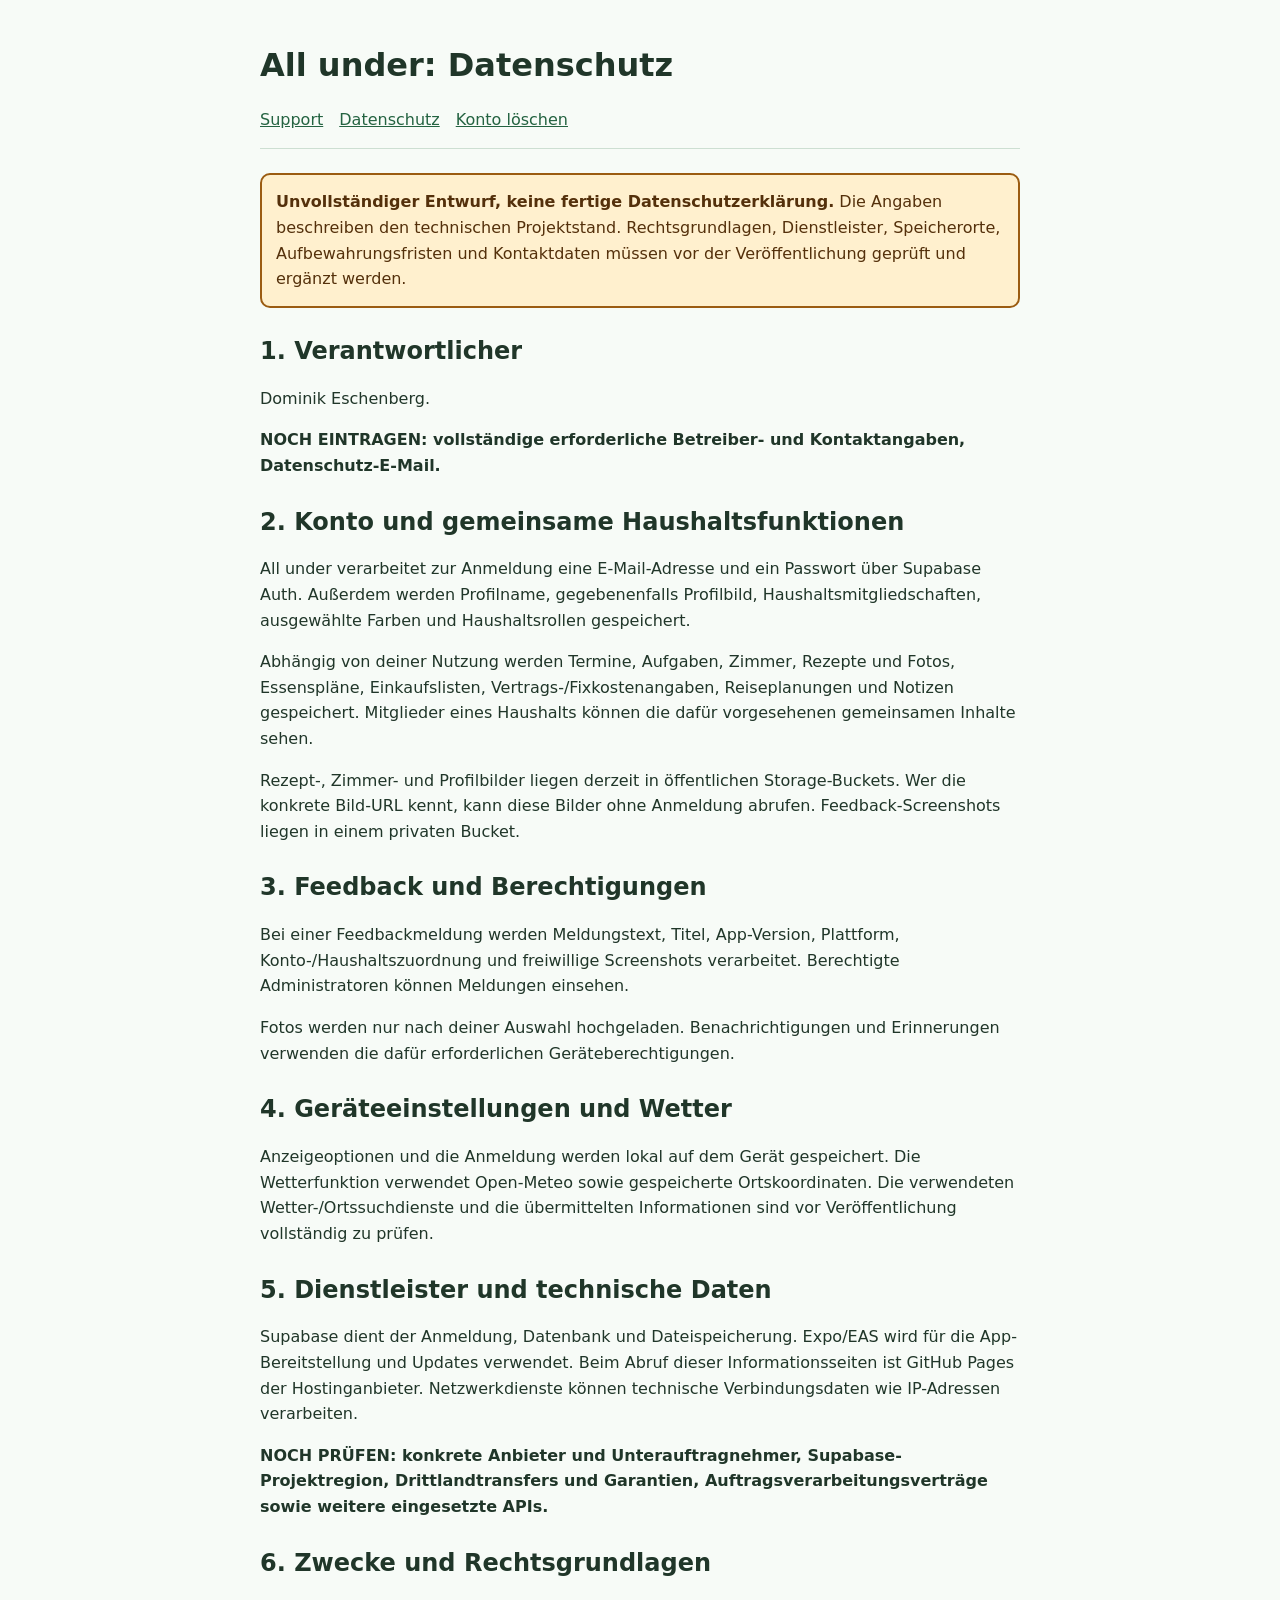
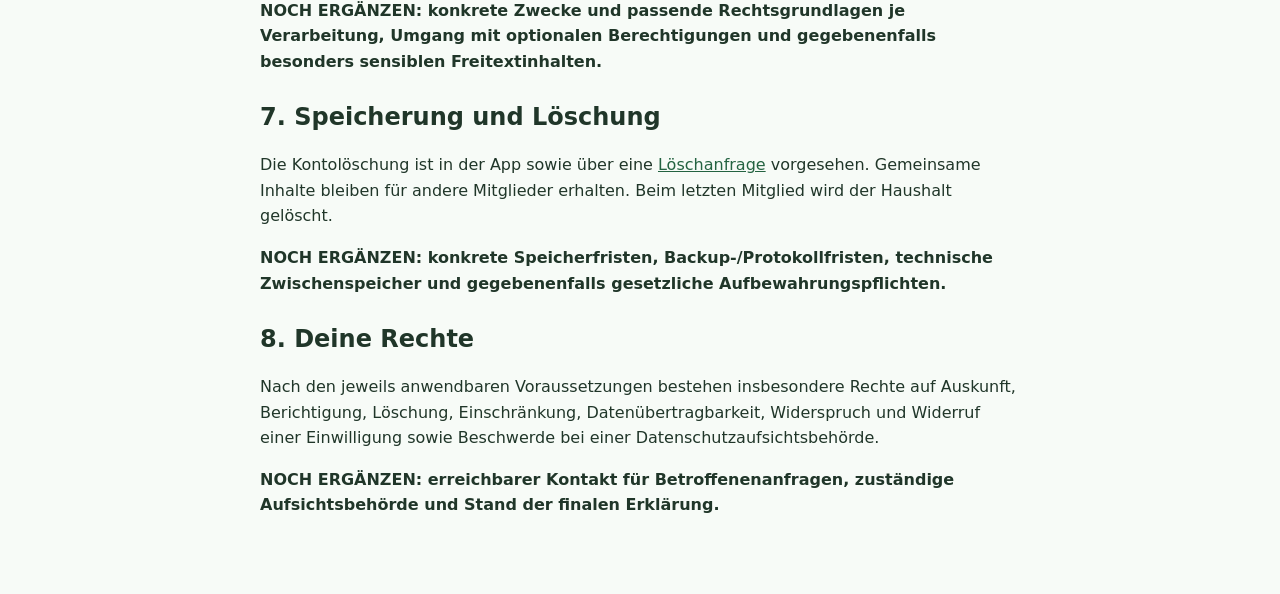
==== datenschutz.html @ cd039db0 "Add files via upload" ====
<!doctype html>
<html lang="de">
<head>
  <meta charset="utf-8">
  <meta name="viewport" content="width=device-width, initial-scale=1">
  <meta name="robots" content="noindex">
  <title>All under - Datenschutzentwurf</title>
  <link rel="stylesheet" href="style.css">
</head>
<body>
  <header>
    <h1>All under: Datenschutz</h1>
    <nav aria-label="Informationen">
      <a href="index.html">Support</a>
      <a href="datenschutz.html" aria-current="page">Datenschutz</a>
      <a href="konto-loeschen.html">Konto l&ouml;schen</a>
    </nav>
  </header>
  <main>
    <p class="draft"><strong>Unvollst&auml;ndiger Entwurf, keine fertige Datenschutzerkl&auml;rung.</strong>
      Die Angaben beschreiben den technischen Projektstand. Rechtsgrundlagen,
      Dienstleister, Speicherorte, Aufbewahrungsfristen und Kontaktdaten
      m&uuml;ssen vor der Ver&ouml;ffentlichung gepr&uuml;ft und erg&auml;nzt werden.</p>
    <h2>1. Verantwortlicher</h2>
    <p>Dominik Eschenberg.</p>
    <p class="placeholder">NOCH EINTRAGEN: vollst&auml;ndige erforderliche Betreiber- und Kontaktangaben, Datenschutz-E-Mail.</p>
    <h2>2. Konto und gemeinsame Haushaltsfunktionen</h2>
    <p>All under verarbeitet zur Anmeldung eine E-Mail-Adresse und ein Passwort
      &uuml;ber Supabase Auth. Au&szlig;erdem werden Profilname, gegebenenfalls
      Profilbild, Haushaltsmitgliedschaften, ausgew&auml;hlte Farben und
      Haushaltsrollen gespeichert.</p>
    <p>Abh&auml;ngig von deiner Nutzung werden Termine, Aufgaben, Zimmer,
      Rezepte und Fotos, Essenspl&auml;ne, Einkaufslisten, Vertrags-/Fixkostenangaben,
      Reiseplanungen und Notizen gespeichert. Mitglieder eines Haushalts
      k&ouml;nnen die daf&uuml;r vorgesehenen gemeinsamen Inhalte sehen.</p>
    <p>Rezept-, Zimmer- und Profilbilder liegen derzeit in &ouml;ffentlichen
      Storage-Buckets. Wer die konkrete Bild-URL kennt, kann diese Bilder
      ohne Anmeldung abrufen. Feedback-Screenshots liegen in einem privaten Bucket.</p>
    <h2>3. Feedback und Berechtigungen</h2>
    <p>Bei einer Feedbackmeldung werden Meldungstext, Titel, App-Version,
      Plattform, Konto-/Haushaltszuordnung und freiwillige Screenshots verarbeitet.
      Berechtigte Administratoren k&ouml;nnen Meldungen einsehen.</p>
    <p>Fotos werden nur nach deiner Auswahl hochgeladen. Benachrichtigungen und
      Erinnerungen verwenden die daf&uuml;r erforderlichen Ger&auml;teberechtigungen.</p>
    <h2>4. Ger&auml;teeinstellungen und Wetter</h2>
    <p>Anzeigeoptionen und die Anmeldung werden lokal auf dem Ger&auml;t gespeichert.
      Die Wetterfunktion verwendet Open-Meteo sowie gespeicherte Ortskoordinaten.
      Die verwendeten Wetter-/Ortssuchdienste und die &uuml;bermittelten
      Informationen sind vor Ver&ouml;ffentlichung vollst&auml;ndig zu pr&uuml;fen.</p>
    <h2>5. Dienstleister und technische Daten</h2>
    <p>Supabase dient der Anmeldung, Datenbank und Dateispeicherung.
      Expo/EAS wird f&uuml;r die App-Bereitstellung und Updates verwendet.
      Beim Abruf dieser Informationsseiten ist GitHub Pages der Hostinganbieter.
      Netzwerkdienste k&ouml;nnen technische Verbindungsdaten wie IP-Adressen verarbeiten.</p>
    <p class="placeholder">NOCH PR&Uuml;FEN: konkrete Anbieter und Unterauftragnehmer,
      Supabase-Projektregion, Drittlandtransfers und Garantien,
      Auftragsverarbeitungsvertr&auml;ge sowie weitere eingesetzte APIs.</p>
    <h2>6. Zwecke und Rechtsgrundlagen</h2>
    <p class="placeholder">NOCH ERG&Auml;NZEN: konkrete Zwecke und passende
      Rechtsgrundlagen je Verarbeitung, Umgang mit optionalen Berechtigungen
      und gegebenenfalls besonders sensiblen Freitextinhalten.</p>
    <h2>7. Speicherung und L&ouml;schung</h2>
    <p>Die Kontol&ouml;schung ist in der App sowie &uuml;ber eine
      <a href="konto-loeschen.html">L&ouml;schanfrage</a> vorgesehen.
      Gemeinsame Inhalte bleiben f&uuml;r andere Mitglieder erhalten.
      Beim letzten Mitglied wird der Haushalt gel&ouml;scht.</p>
    <p class="placeholder">NOCH ERG&Auml;NZEN: konkrete Speicherfristen,
      Backup-/Protokollfristen, technische Zwischenspeicher und gegebenenfalls
      gesetzliche Aufbewahrungspflichten.</p>
    <h2>8. Deine Rechte</h2>
    <p>Nach den jeweils anwendbaren Voraussetzungen bestehen insbesondere Rechte
      auf Auskunft, Berichtigung, L&ouml;schung, Einschr&auml;nkung,
      Daten&uuml;bertragbarkeit, Widerspruch und Widerruf einer Einwilligung
      sowie Beschwerde bei einer Datenschutzaufsichtsbeh&ouml;rde.</p>
    <p class="placeholder">NOCH ERG&Auml;NZEN: erreichbarer Kontakt f&uuml;r
      Betroffenenanfragen, zust&auml;ndige Aufsichtsbeh&ouml;rde und Stand der finalen Erkl&auml;rung.</p>
  </main>
</body>
</html>
---- style.css ----
:root {
  color-scheme: light dark;
  font-family: system-ui, sans-serif;
  line-height: 1.6;
  color: #203629;
  background: #f7fbf7;
}
body { max-width: 760px; margin: 0 auto; padding: 24px 18px 60px; }
header { border-bottom: 1px solid #cddfd2; margin-bottom: 24px; padding-bottom: 16px; }
nav { display: flex; flex-wrap: wrap; gap: 16px; }
a { color: #246341; }
h1, h2 { line-height: 1.25; }
h2 { margin-top: 28px; }
.draft { border: 2px solid #9b5c12; border-radius: 10px; padding: 14px; background: #fff0ce; color: #54300b; }
.placeholder { font-weight: bold; }
@media (prefers-color-scheme: dark) {
  :root { color: #e4f1e8; background: #19271f; }
  a { color: #9cd4ae; }
}
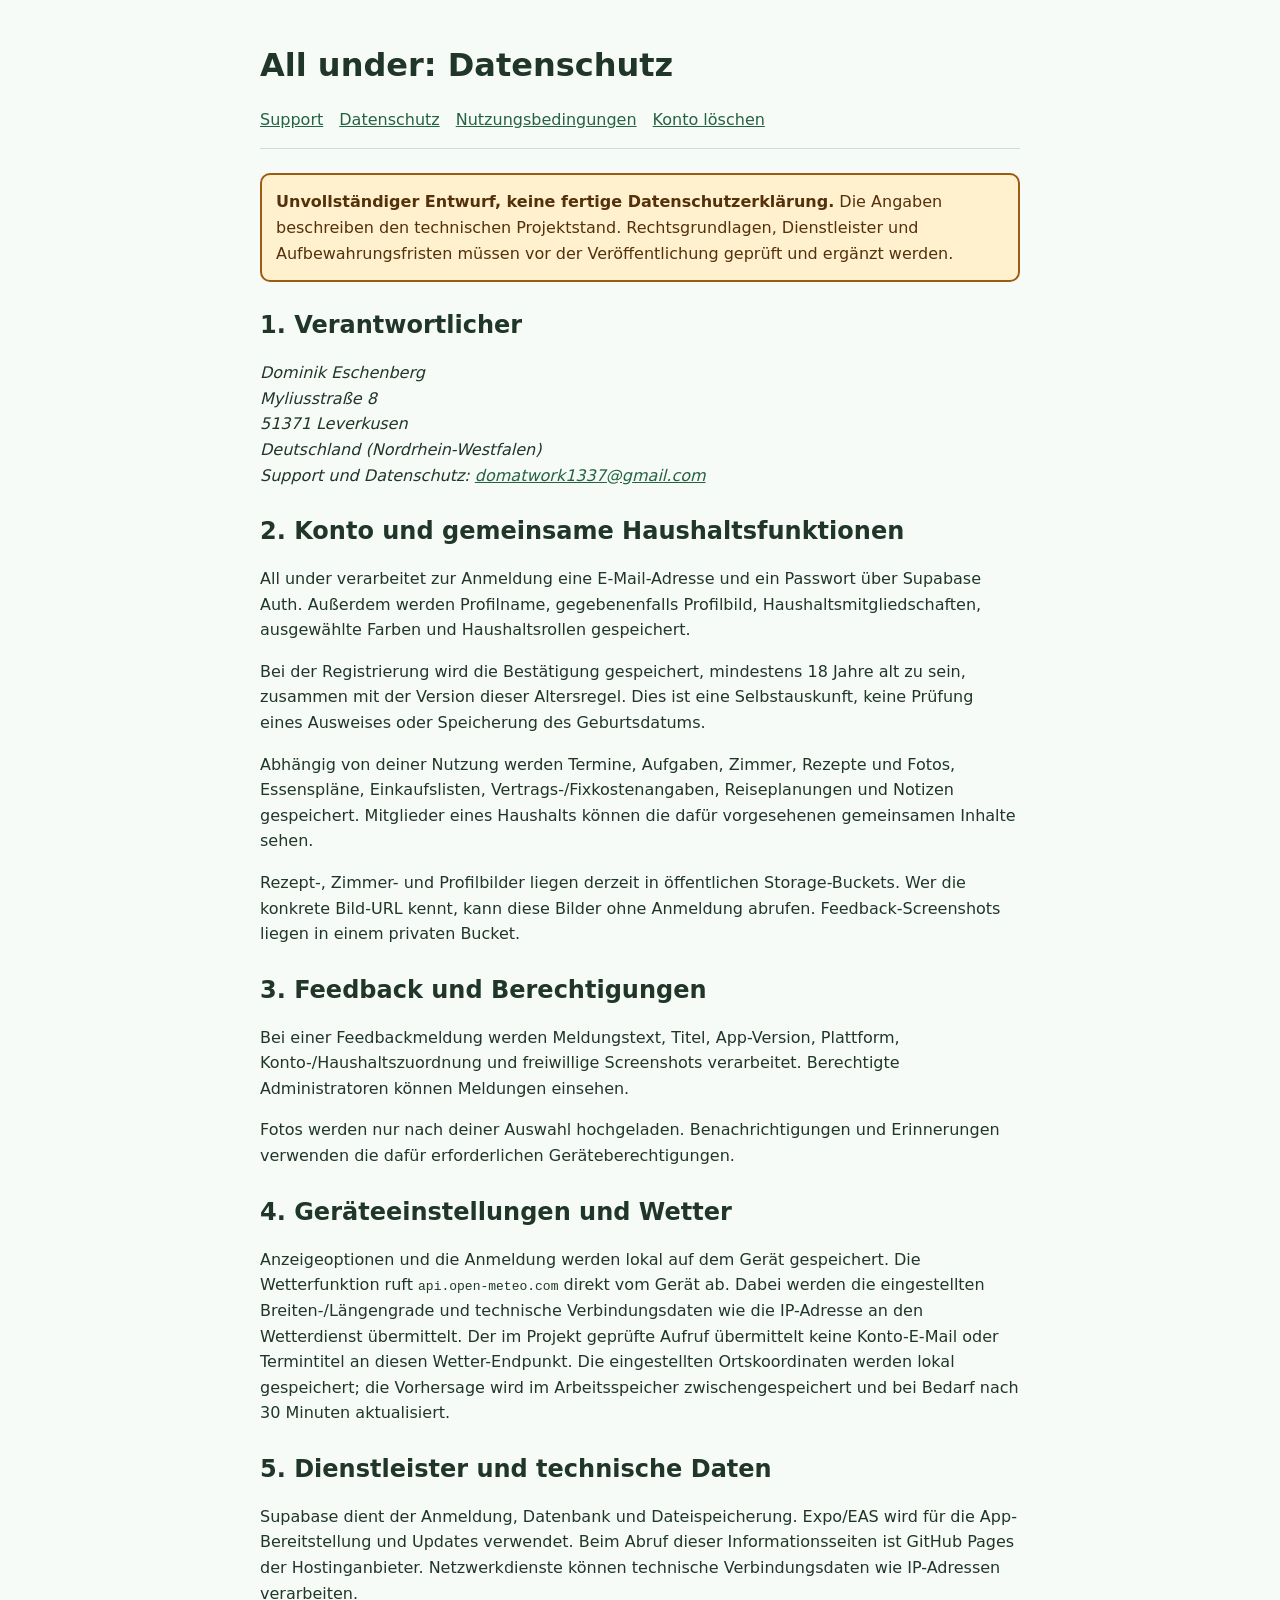
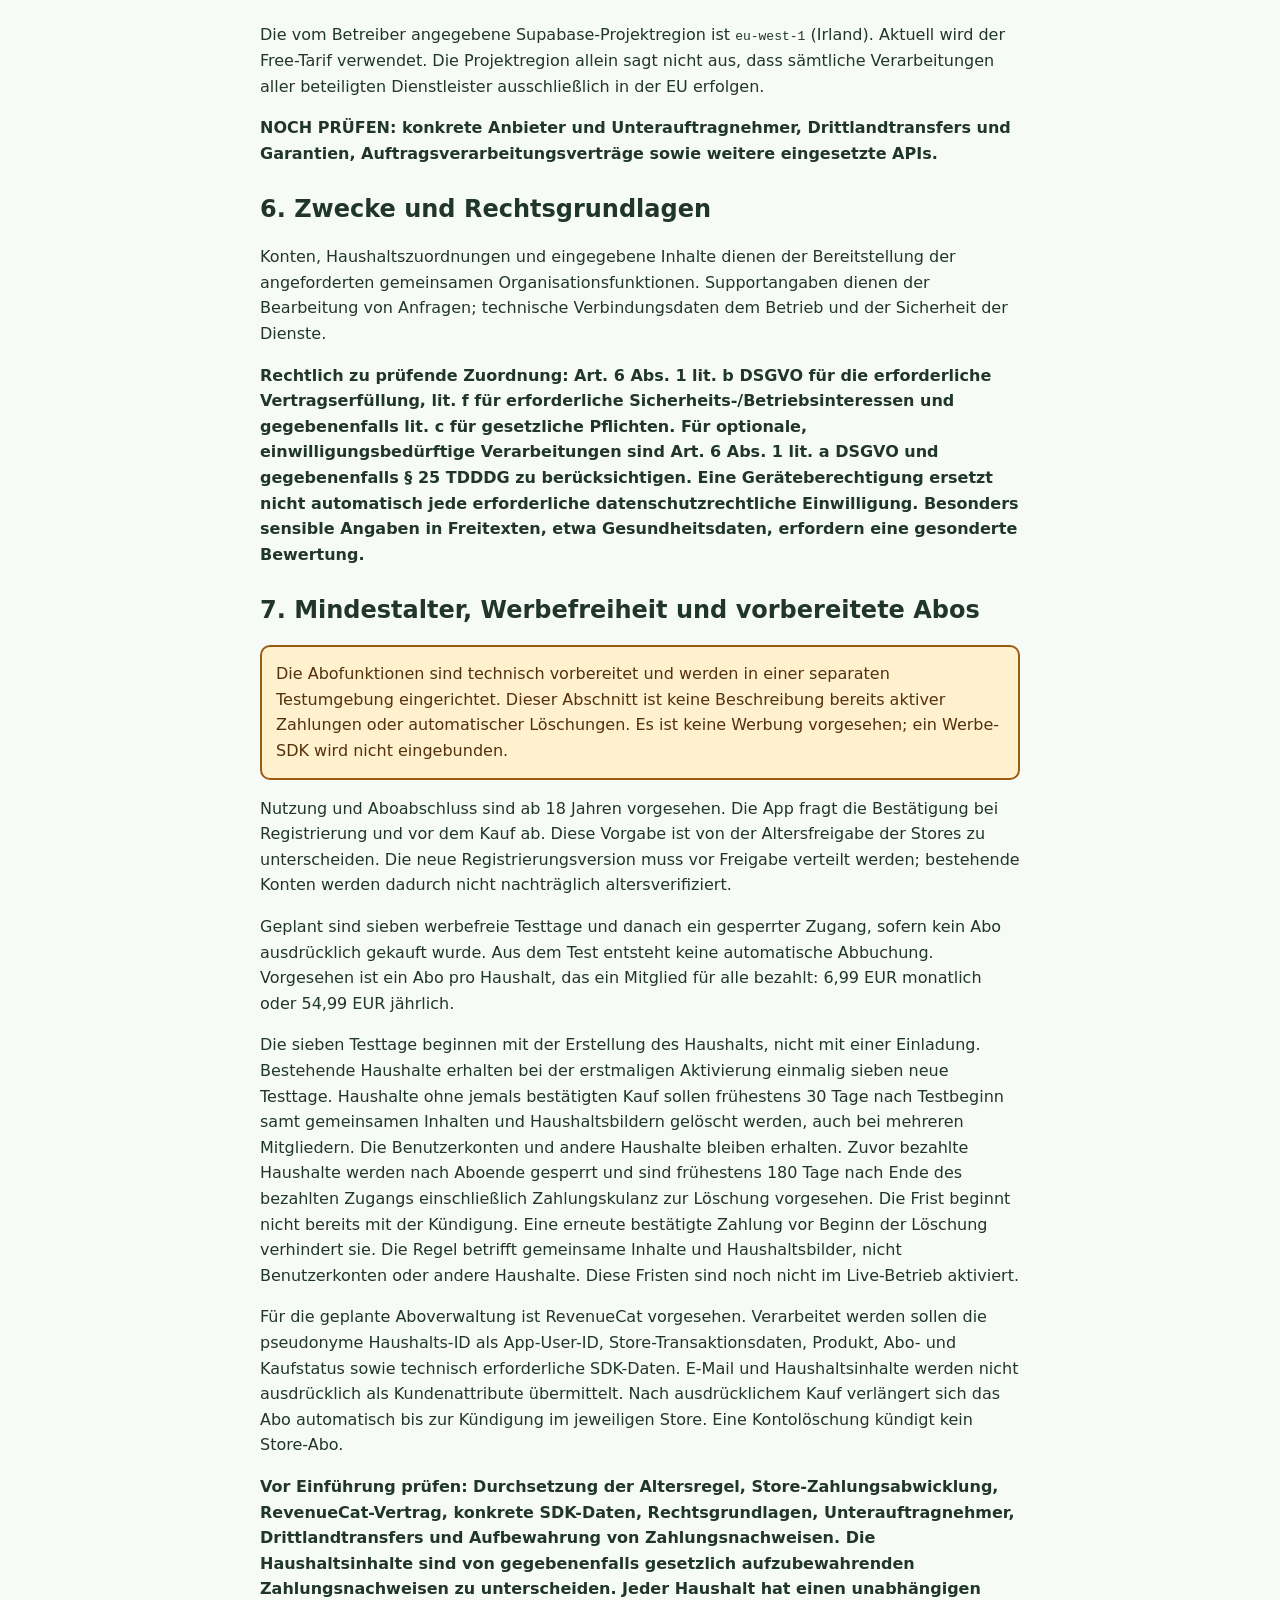
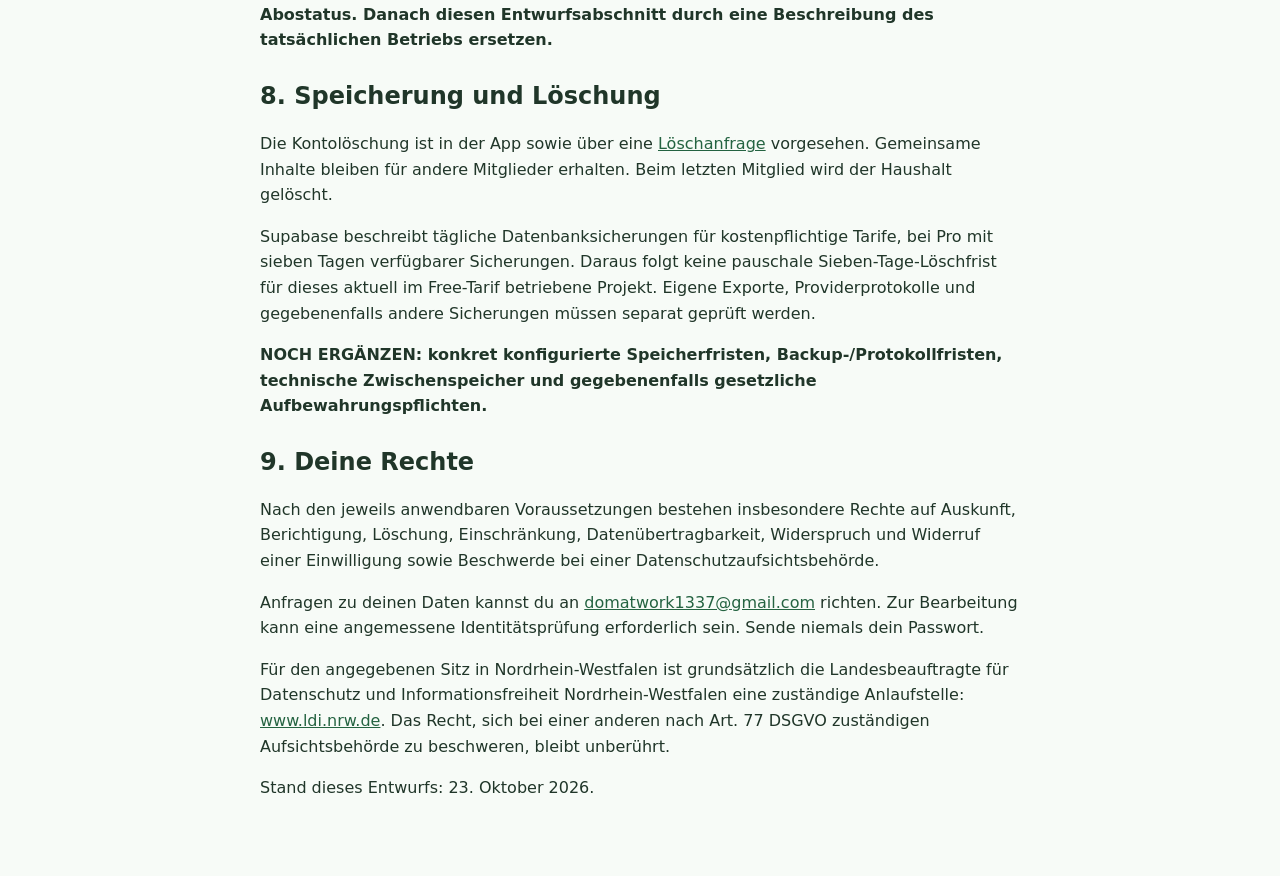
==== commit 657bc62f: "Add files via upload" ====
--- a/datenschutz.html
+++ b/datenschutz.html
@@ -13,22 +13,33 @@
     <nav aria-label="Informationen">
       <a href="index.html">Support</a>
       <a href="datenschutz.html" aria-current="page">Datenschutz</a>
+      <a href="nutzungsbedingungen.html">Nutzungsbedingungen</a>
       <a href="konto-loeschen.html">Konto l&ouml;schen</a>
     </nav>
   </header>
   <main>
     <p class="draft"><strong>Unvollst&auml;ndiger Entwurf, keine fertige Datenschutzerkl&auml;rung.</strong>
       Die Angaben beschreiben den technischen Projektstand. Rechtsgrundlagen,
-      Dienstleister, Speicherorte, Aufbewahrungsfristen und Kontaktdaten
+      Dienstleister und Aufbewahrungsfristen
       m&uuml;ssen vor der Ver&ouml;ffentlichung gepr&uuml;ft und erg&auml;nzt werden.</p>
     <h2>1. Verantwortlicher</h2>
-    <p>Dominik Eschenberg.</p>
-    <p class="placeholder">NOCH EINTRAGEN: vollst&auml;ndige erforderliche Betreiber- und Kontaktangaben, Datenschutz-E-Mail.</p>
+    <address>
+      Dominik Eschenberg<br>
+      Myliusstra&szlig;e 8<br>
+      51371 Leverkusen<br>
+      Deutschland (Nordrhein-Westfalen)<br>
+      Support und Datenschutz:
+      <a href="mailto:domatwork1337@gmail.com">domatwork1337@gmail.com</a>
+    </address>
     <h2>2. Konto und gemeinsame Haushaltsfunktionen</h2>
     <p>All under verarbeitet zur Anmeldung eine E-Mail-Adresse und ein Passwort
       &uuml;ber Supabase Auth. Au&szlig;erdem werden Profilname, gegebenenfalls
       Profilbild, Haushaltsmitgliedschaften, ausgew&auml;hlte Farben und
       Haushaltsrollen gespeichert.</p>
+    <p>Bei der Registrierung wird die Best&auml;tigung gespeichert, mindestens
+      18 Jahre alt zu sein, zusammen mit der Version dieser Altersregel.
+      Dies ist eine Selbstauskunft, keine Pr&uuml;fung eines Ausweises oder
+      Speicherung des Geburtsdatums.</p>
     <p>Abh&auml;ngig von deiner Nutzung werden Termine, Aufgaben, Zimmer,
       Rezepte und Fotos, Essenspl&auml;ne, Einkaufslisten, Vertrags-/Fixkostenangaben,
       Reiseplanungen und Notizen gespeichert. Mitglieder eines Haushalts
@@ -44,36 +55,115 @@
       Erinnerungen verwenden die daf&uuml;r erforderlichen Ger&auml;teberechtigungen.</p>
     <h2>4. Ger&auml;teeinstellungen und Wetter</h2>
     <p>Anzeigeoptionen und die Anmeldung werden lokal auf dem Ger&auml;t gespeichert.
-      Die Wetterfunktion verwendet Open-Meteo sowie gespeicherte Ortskoordinaten.
-      Die verwendeten Wetter-/Ortssuchdienste und die &uuml;bermittelten
-      Informationen sind vor Ver&ouml;ffentlichung vollst&auml;ndig zu pr&uuml;fen.</p>
+      Die Wetterfunktion ruft <code>api.open-meteo.com</code> direkt vom Ger&auml;t ab.
+      Dabei werden die eingestellten Breiten-/L&auml;ngengrade und
+      technische Verbindungsdaten wie die IP-Adresse an den Wetterdienst &uuml;bermittelt.
+      Der im Projekt gepr&uuml;fte Aufruf &uuml;bermittelt keine Konto-E-Mail oder
+      Termintitel an diesen Wetter-Endpunkt. Die eingestellten Ortskoordinaten
+      werden lokal gespeichert; die Vorhersage wird im Arbeitsspeicher
+      zwischengespeichert und bei Bedarf nach 30 Minuten aktualisiert.</p>
     <h2>5. Dienstleister und technische Daten</h2>
     <p>Supabase dient der Anmeldung, Datenbank und Dateispeicherung.
       Expo/EAS wird f&uuml;r die App-Bereitstellung und Updates verwendet.
       Beim Abruf dieser Informationsseiten ist GitHub Pages der Hostinganbieter.
       Netzwerkdienste k&ouml;nnen technische Verbindungsdaten wie IP-Adressen verarbeiten.</p>
+    <p>Die vom Betreiber angegebene Supabase-Projektregion ist
+      <code>eu-west-1</code> (Irland). Aktuell wird der Free-Tarif verwendet.
+      Die Projektregion allein sagt nicht aus, dass s&auml;mtliche Verarbeitungen
+      aller beteiligten Dienstleister ausschlie&szlig;lich in der EU erfolgen.</p>
     <p class="placeholder">NOCH PR&Uuml;FEN: konkrete Anbieter und Unterauftragnehmer,
-      Supabase-Projektregion, Drittlandtransfers und Garantien,
+      Drittlandtransfers und Garantien,
       Auftragsverarbeitungsvertr&auml;ge sowie weitere eingesetzte APIs.</p>
     <h2>6. Zwecke und Rechtsgrundlagen</h2>
-    <p class="placeholder">NOCH ERG&Auml;NZEN: konkrete Zwecke und passende
-      Rechtsgrundlagen je Verarbeitung, Umgang mit optionalen Berechtigungen
-      und gegebenenfalls besonders sensiblen Freitextinhalten.</p>
-    <h2>7. Speicherung und L&ouml;schung</h2>
+    <p>Konten, Haushaltszuordnungen und eingegebene Inhalte dienen der
+      Bereitstellung der angeforderten gemeinsamen Organisationsfunktionen.
+      Supportangaben dienen der Bearbeitung von Anfragen; technische
+      Verbindungsdaten dem Betrieb und der Sicherheit der Dienste.</p>
+    <p class="placeholder">Rechtlich zu pr&uuml;fende Zuordnung:
+      Art. 6 Abs. 1 lit. b DSGVO f&uuml;r die erforderliche Vertragserf&uuml;llung,
+      lit. f f&uuml;r erforderliche Sicherheits-/Betriebsinteressen und
+      gegebenenfalls lit. c f&uuml;r gesetzliche Pflichten.
+      F&uuml;r optionale, einwilligungsbed&uuml;rftige Verarbeitungen sind
+      Art. 6 Abs. 1 lit. a DSGVO und gegebenenfalls &sect; 25 TDDDG zu
+      ber&uuml;cksichtigen. Eine Ger&auml;teberechtigung ersetzt nicht automatisch
+      jede erforderliche datenschutzrechtliche Einwilligung. Besonders sensible
+      Angaben in Freitexten, etwa Gesundheitsdaten, erfordern eine gesonderte
+      Bewertung.</p>
+    <h2>7. Mindestalter, Werbefreiheit und vorbereitete Abos</h2>
+    <p class="draft">Die Abofunktionen sind technisch vorbereitet und werden
+      in einer separaten Testumgebung eingerichtet. Dieser Abschnitt ist keine Beschreibung
+      bereits aktiver Zahlungen oder automatischer L&ouml;schungen.
+      Es ist keine Werbung vorgesehen; ein Werbe-SDK wird nicht eingebunden.</p>
+    <p>Nutzung und Aboabschluss sind ab 18 Jahren vorgesehen. Die App fragt
+      die Best&auml;tigung bei Registrierung und vor dem Kauf ab.
+      Diese Vorgabe ist von der Altersfreigabe der Stores zu unterscheiden.
+      Die neue Registrierungsversion muss vor Freigabe verteilt werden;
+      bestehende Konten werden dadurch nicht nachtr&auml;glich altersverifiziert.</p>
+    <p>Geplant sind sieben werbefreie Testtage und danach ein gesperrter
+      Zugang, sofern kein Abo ausdr&uuml;cklich gekauft wurde. Aus dem Test
+      entsteht keine automatische Abbuchung. Vorgesehen ist ein Abo pro
+      Haushalt, das ein Mitglied f&uuml;r alle bezahlt:
+      6,99 EUR monatlich oder 54,99 EUR j&auml;hrlich.</p>
+    <p>Die sieben Testtage beginnen mit der Erstellung des Haushalts,
+      nicht mit einer Einladung. Bestehende Haushalte erhalten bei der
+      erstmaligen Aktivierung einmalig sieben neue Testtage.
+      Haushalte ohne jemals best&auml;tigten Kauf sollen fr&uuml;hestens
+      30 Tage nach Testbeginn samt gemeinsamen Inhalten und Haushaltsbildern
+      gel&ouml;scht werden, auch bei mehreren Mitgliedern.
+      Die Benutzerkonten und andere Haushalte bleiben erhalten.
+      Zuvor bezahlte Haushalte werden nach Aboende gesperrt und sind
+      fr&uuml;hestens 180 Tage nach Ende des bezahlten Zugangs einschlie&szlig;lich
+      Zahlungskulanz zur L&ouml;schung vorgesehen. Die Frist beginnt nicht
+      bereits mit der K&uuml;ndigung. Eine erneute best&auml;tigte Zahlung vor Beginn
+      der L&ouml;schung verhindert sie. Die Regel betrifft gemeinsame Inhalte
+      und Haushaltsbilder, nicht Benutzerkonten oder andere Haushalte.
+      Diese Fristen sind noch nicht im Live-Betrieb aktiviert.</p>
+    <p>F&uuml;r die geplante Aboverwaltung ist RevenueCat vorgesehen.
+      Verarbeitet werden sollen die pseudonyme Haushalts-ID als
+      App-User-ID, Store-Transaktionsdaten, Produkt, Abo- und Kaufstatus
+      sowie technisch erforderliche SDK-Daten. E-Mail und Haushaltsinhalte
+      werden nicht ausdr&uuml;cklich als Kundenattribute &uuml;bermittelt.
+      Nach ausdr&uuml;cklichem Kauf verl&auml;ngert sich das Abo automatisch
+      bis zur K&uuml;ndigung im jeweiligen Store.
+      Eine Kontol&ouml;schung k&uuml;ndigt kein Store-Abo.</p>
+    <p class="placeholder">Vor Einf&uuml;hrung pr&uuml;fen:
+      Durchsetzung der Altersregel, Store-Zahlungsabwicklung,
+      RevenueCat-Vertrag, konkrete SDK-Daten, Rechtsgrundlagen,
+      Unterauftragnehmer, Drittlandtransfers und
+      Aufbewahrung von Zahlungsnachweisen. Die Haushaltsinhalte sind von
+      gegebenenfalls gesetzlich aufzubewahrenden Zahlungsnachweisen zu unterscheiden. Jeder Haushalt
+      hat einen unabh&auml;ngigen Abostatus. Danach diesen Entwurfsabschnitt durch
+      eine Beschreibung des tats&auml;chlichen Betriebs ersetzen.</p>
+    <h2>8. Speicherung und L&ouml;schung</h2>
     <p>Die Kontol&ouml;schung ist in der App sowie &uuml;ber eine
       <a href="konto-loeschen.html">L&ouml;schanfrage</a> vorgesehen.
       Gemeinsame Inhalte bleiben f&uuml;r andere Mitglieder erhalten.
       Beim letzten Mitglied wird der Haushalt gel&ouml;scht.</p>
-    <p class="placeholder">NOCH ERG&Auml;NZEN: konkrete Speicherfristen,
+    <p>Supabase beschreibt t&auml;gliche Datenbanksicherungen f&uuml;r
+      kostenpflichtige Tarife, bei Pro mit sieben Tagen verf&uuml;gbarer
+      Sicherungen. Daraus folgt keine pauschale Sieben-Tage-L&ouml;schfrist
+      f&uuml;r dieses aktuell im Free-Tarif betriebene Projekt.
+      Eigene Exporte, Providerprotokolle und gegebenenfalls andere
+      Sicherungen m&uuml;ssen separat gepr&uuml;ft werden.</p>
+    <p class="placeholder">NOCH ERG&Auml;NZEN: konkret konfigurierte Speicherfristen,
       Backup-/Protokollfristen, technische Zwischenspeicher und gegebenenfalls
       gesetzliche Aufbewahrungspflichten.</p>
-    <h2>8. Deine Rechte</h2>
+    <h2>9. Deine Rechte</h2>
     <p>Nach den jeweils anwendbaren Voraussetzungen bestehen insbesondere Rechte
       auf Auskunft, Berichtigung, L&ouml;schung, Einschr&auml;nkung,
       Daten&uuml;bertragbarkeit, Widerspruch und Widerruf einer Einwilligung
       sowie Beschwerde bei einer Datenschutzaufsichtsbeh&ouml;rde.</p>
-    <p class="placeholder">NOCH ERG&Auml;NZEN: erreichbarer Kontakt f&uuml;r
-      Betroffenenanfragen, zust&auml;ndige Aufsichtsbeh&ouml;rde und Stand der finalen Erkl&auml;rung.</p>
+    <p>Anfragen zu deinen Daten kannst du an
+      <a href="mailto:domatwork1337@gmail.com">domatwork1337@gmail.com</a> richten.
+      Zur Bearbeitung kann eine angemessene Identit&auml;tspr&uuml;fung erforderlich sein.
+      Sende niemals dein Passwort.</p>
+    <p>F&uuml;r den angegebenen Sitz in Nordrhein-Westfalen ist grunds&auml;tzlich
+      die Landesbeauftragte f&uuml;r Datenschutz und Informationsfreiheit
+      Nordrhein-Westfalen eine zust&auml;ndige Anlaufstelle:
+      <a href="https://www.ldi.nrw.de/">www.ldi.nrw.de</a>.
+      Das Recht, sich bei einer anderen nach Art. 77 DSGVO zust&auml;ndigen
+      Aufsichtsbeh&ouml;rde zu beschweren, bleibt unber&uuml;hrt.</p>
+    <p>Stand dieses Entwurfs: 23. Oktober 2026.</p>
   </main>
 </body>
 </html>
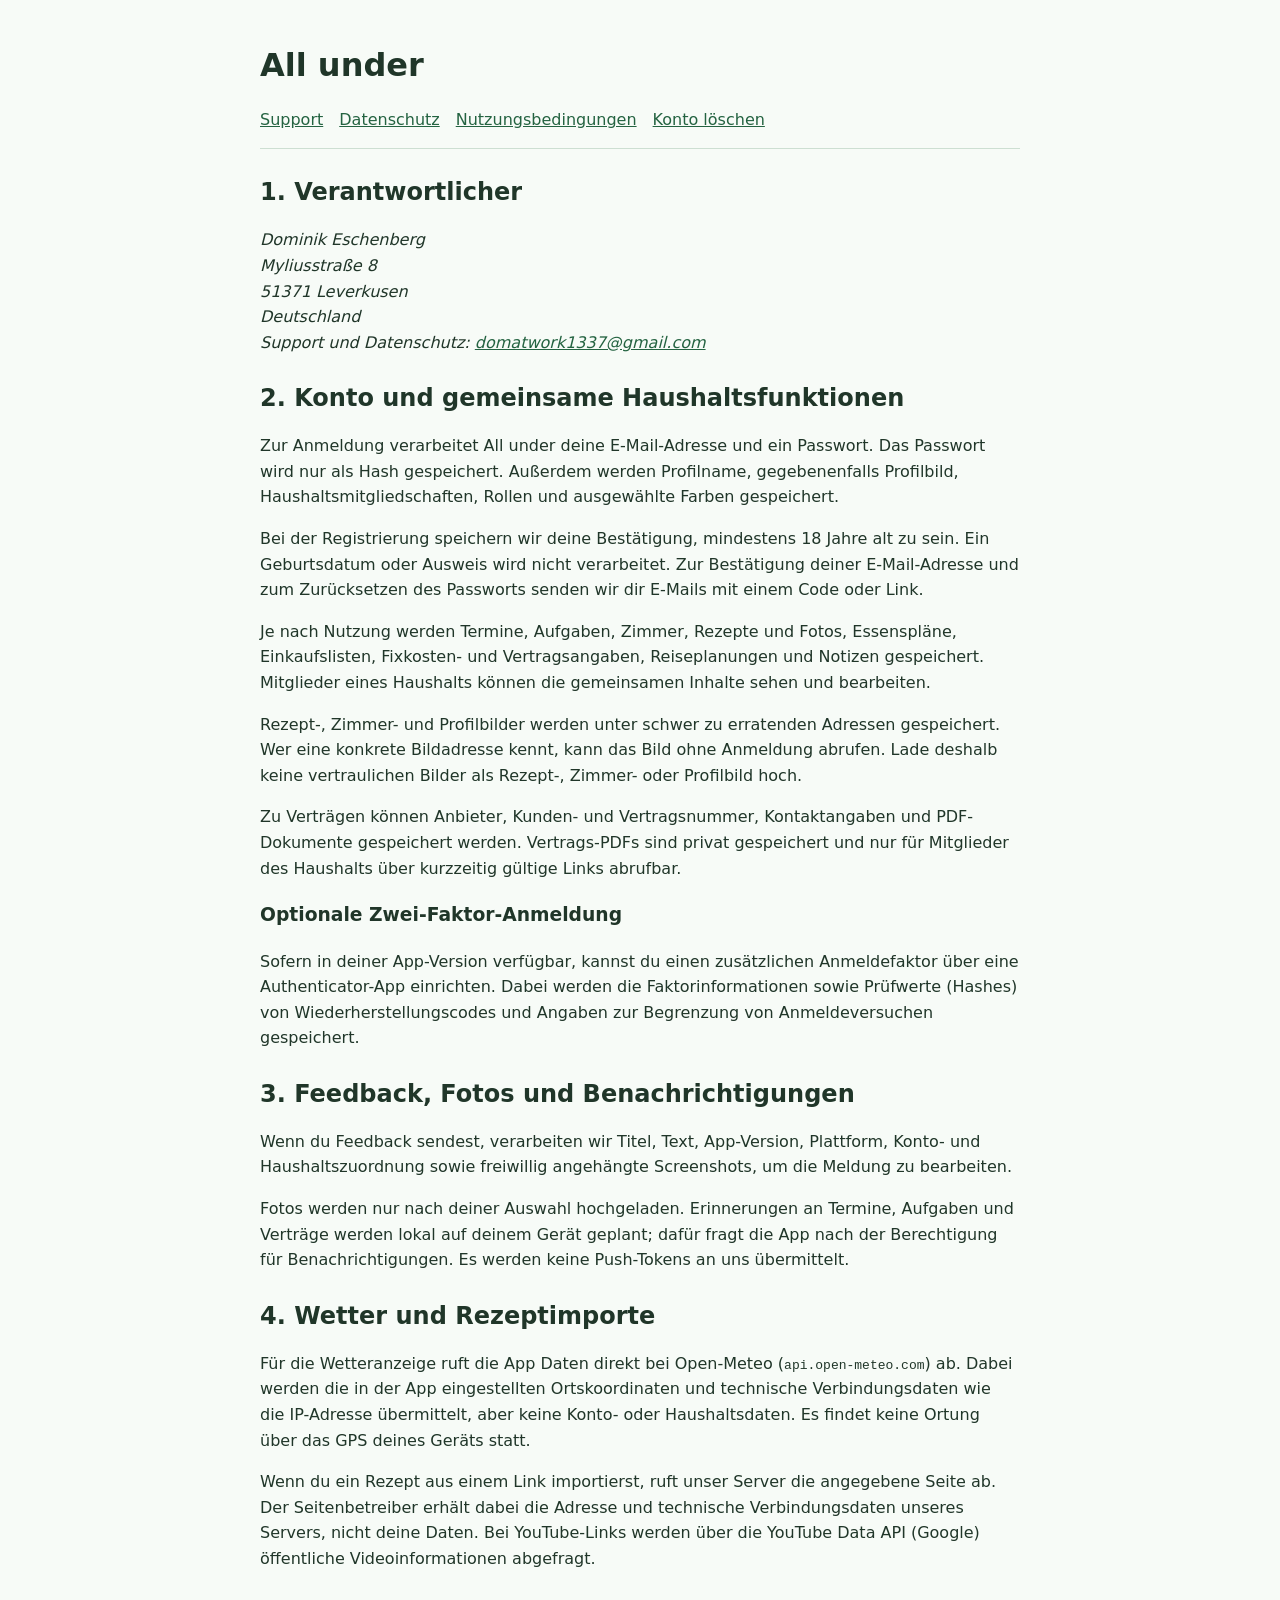
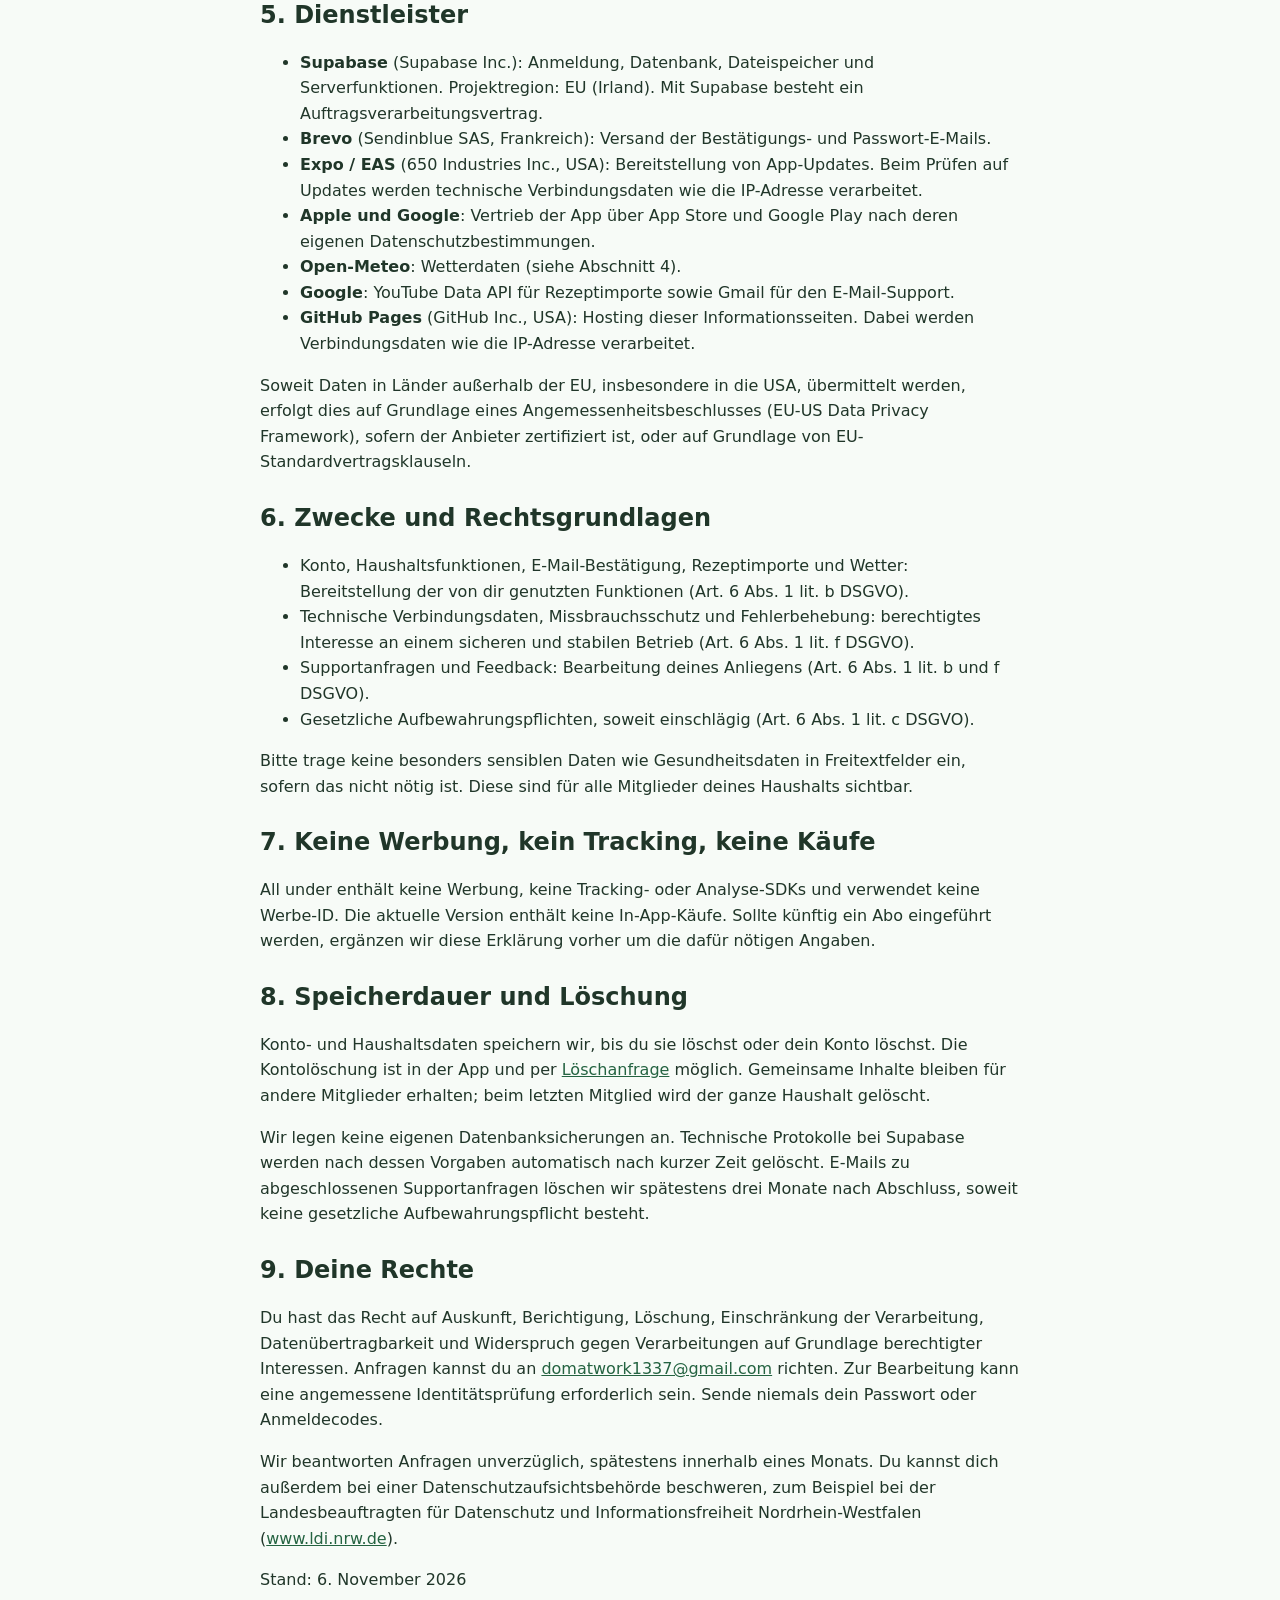
==== commit 7171ccd9: "Finale Rechtstexte für Version 1.0 (kostenlos, ohne Abo) Co-authored-by: Copilot <223556219+Copilot@" ====
--- a/datenschutz.html
+++ b/datenschutz.html
@@ -3,167 +3,153 @@
 <head>
   <meta charset="utf-8">
   <meta name="viewport" content="width=device-width, initial-scale=1">
-  <meta name="robots" content="noindex">
-  <title>All under - Datenschutzentwurf</title>
+  <title>All under - Datenschutzerklärung</title>
   <link rel="stylesheet" href="style.css">
 </head>
 <body>
   <header>
-    <h1>All under: Datenschutz</h1>
+    <h1>All under</h1>
     <nav aria-label="Informationen">
       <a href="index.html">Support</a>
       <a href="datenschutz.html" aria-current="page">Datenschutz</a>
       <a href="nutzungsbedingungen.html">Nutzungsbedingungen</a>
-      <a href="konto-loeschen.html">Konto l&ouml;schen</a>
+      <a href="konto-loeschen.html">Konto löschen</a>
     </nav>
   </header>
   <main>
-    <p class="draft"><strong>Unvollst&auml;ndiger Entwurf, keine fertige Datenschutzerkl&auml;rung.</strong>
-      Die Angaben beschreiben den technischen Projektstand. Rechtsgrundlagen,
-      Dienstleister und Aufbewahrungsfristen
-      m&uuml;ssen vor der Ver&ouml;ffentlichung gepr&uuml;ft und erg&auml;nzt werden.</p>
     <h2>1. Verantwortlicher</h2>
     <address>
       Dominik Eschenberg<br>
-      Myliusstra&szlig;e 8<br>
+      Myliusstraße 8<br>
       51371 Leverkusen<br>
-      Deutschland (Nordrhein-Westfalen)<br>
+      Deutschland<br>
       Support und Datenschutz:
       <a href="mailto:domatwork1337@gmail.com">domatwork1337@gmail.com</a>
     </address>
+
     <h2>2. Konto und gemeinsame Haushaltsfunktionen</h2>
-    <p>All under verarbeitet zur Anmeldung eine E-Mail-Adresse und ein Passwort
-      &uuml;ber Supabase Auth. Au&szlig;erdem werden Profilname, gegebenenfalls
-      Profilbild, Haushaltsmitgliedschaften, ausgew&auml;hlte Farben und
-      Haushaltsrollen gespeichert.</p>
-    <p>Bei der Registrierung wird die Best&auml;tigung gespeichert, mindestens
-      18 Jahre alt zu sein, zusammen mit der Version dieser Altersregel.
-      Dies ist eine Selbstauskunft, keine Pr&uuml;fung eines Ausweises oder
-      Speicherung des Geburtsdatums.</p>
-    <p>Abh&auml;ngig von deiner Nutzung werden Termine, Aufgaben, Zimmer,
-      Rezepte und Fotos, Essenspl&auml;ne, Einkaufslisten, Vertrags-/Fixkostenangaben,
+    <p>Zur Anmeldung verarbeitet All under deine E-Mail-Adresse und ein Passwort.
+      Das Passwort wird nur als Hash gespeichert. Außerdem werden Profilname,
+      gegebenenfalls Profilbild, Haushaltsmitgliedschaften, Rollen und
+      ausgewählte Farben gespeichert.</p>
+    <p>Bei der Registrierung speichern wir deine Bestätigung, mindestens
+      18 Jahre alt zu sein. Ein Geburtsdatum oder Ausweis wird nicht verarbeitet.
+      Zur Bestätigung deiner E-Mail-Adresse und zum Zurücksetzen des Passworts
+      senden wir dir E-Mails mit einem Code oder Link.</p>
+    <p>Je nach Nutzung werden Termine, Aufgaben, Zimmer, Rezepte und Fotos,
+      Essenspläne, Einkaufslisten, Fixkosten- und Vertragsangaben,
       Reiseplanungen und Notizen gespeichert. Mitglieder eines Haushalts
-      k&ouml;nnen die daf&uuml;r vorgesehenen gemeinsamen Inhalte sehen.</p>
-    <p>Rezept-, Zimmer- und Profilbilder liegen derzeit in &ouml;ffentlichen
-      Storage-Buckets. Wer die konkrete Bild-URL kennt, kann diese Bilder
-      ohne Anmeldung abrufen. Feedback-Screenshots liegen in einem privaten Bucket.</p>
-    <h2>3. Feedback und Berechtigungen</h2>
-    <p>Bei einer Feedbackmeldung werden Meldungstext, Titel, App-Version,
-      Plattform, Konto-/Haushaltszuordnung und freiwillige Screenshots verarbeitet.
-      Berechtigte Administratoren k&ouml;nnen Meldungen einsehen.</p>
-    <p>Fotos werden nur nach deiner Auswahl hochgeladen. Benachrichtigungen und
-      Erinnerungen verwenden die daf&uuml;r erforderlichen Ger&auml;teberechtigungen.</p>
-    <h2>4. Ger&auml;teeinstellungen und Wetter</h2>
-    <p>Anzeigeoptionen und die Anmeldung werden lokal auf dem Ger&auml;t gespeichert.
-      Die Wetterfunktion ruft <code>api.open-meteo.com</code> direkt vom Ger&auml;t ab.
-      Dabei werden die eingestellten Breiten-/L&auml;ngengrade und
-      technische Verbindungsdaten wie die IP-Adresse an den Wetterdienst &uuml;bermittelt.
-      Der im Projekt gepr&uuml;fte Aufruf &uuml;bermittelt keine Konto-E-Mail oder
-      Termintitel an diesen Wetter-Endpunkt. Die eingestellten Ortskoordinaten
-      werden lokal gespeichert; die Vorhersage wird im Arbeitsspeicher
-      zwischengespeichert und bei Bedarf nach 30 Minuten aktualisiert.</p>
-    <h2>5. Dienstleister und technische Daten</h2>
-    <p>Supabase dient der Anmeldung, Datenbank und Dateispeicherung.
-      Expo/EAS wird f&uuml;r die App-Bereitstellung und Updates verwendet.
-      Beim Abruf dieser Informationsseiten ist GitHub Pages der Hostinganbieter.
-      Netzwerkdienste k&ouml;nnen technische Verbindungsdaten wie IP-Adressen verarbeiten.</p>
-    <p>Die vom Betreiber angegebene Supabase-Projektregion ist
-      <code>eu-west-1</code> (Irland). Aktuell wird der Free-Tarif verwendet.
-      Die Projektregion allein sagt nicht aus, dass s&auml;mtliche Verarbeitungen
-      aller beteiligten Dienstleister ausschlie&szlig;lich in der EU erfolgen.</p>
-    <p class="placeholder">NOCH PR&Uuml;FEN: konkrete Anbieter und Unterauftragnehmer,
-      Drittlandtransfers und Garantien,
-      Auftragsverarbeitungsvertr&auml;ge sowie weitere eingesetzte APIs.</p>
+      können die gemeinsamen Inhalte sehen und bearbeiten.</p>
+    <p>Rezept-, Zimmer- und Profilbilder werden unter schwer zu erratenden
+      Adressen gespeichert. Wer eine konkrete Bildadresse kennt, kann das Bild
+      ohne Anmeldung abrufen. Lade deshalb keine vertraulichen Bilder als
+      Rezept-, Zimmer- oder Profilbild hoch.</p>
+    <p>Zu Verträgen können Anbieter, Kunden- und Vertragsnummer,
+      Kontaktangaben und PDF-Dokumente gespeichert werden. Vertrags-PDFs sind
+      privat gespeichert und nur für Mitglieder des Haushalts über kurzzeitig
+      gültige Links abrufbar.</p>
+    <h3>Optionale Zwei-Faktor-Anmeldung</h3>
+    <p>Sofern in deiner App-Version verfügbar, kannst du einen zusätzlichen
+      Anmeldefaktor über eine Authenticator-App einrichten. Dabei werden die
+      Faktorinformationen sowie Prüfwerte (Hashes) von Wiederherstellungscodes
+      und Angaben zur Begrenzung von Anmeldeversuchen gespeichert.</p>
+
+    <h2>3. Feedback, Fotos und Benachrichtigungen</h2>
+    <p>Wenn du Feedback sendest, verarbeiten wir Titel, Text, App-Version,
+      Plattform, Konto- und Haushaltszuordnung sowie freiwillig angehängte
+      Screenshots, um die Meldung zu bearbeiten.</p>
+    <p>Fotos werden nur nach deiner Auswahl hochgeladen. Erinnerungen an
+      Termine, Aufgaben und Verträge werden lokal auf deinem Gerät geplant;
+      dafür fragt die App nach der Berechtigung für Benachrichtigungen.
+      Es werden keine Push-Tokens an uns übermittelt.</p>
+
+    <h2>4. Wetter und Rezeptimporte</h2>
+    <p>Für die Wetteranzeige ruft die App Daten direkt bei Open-Meteo
+      (<code>api.open-meteo.com</code>) ab. Dabei werden die in der App
+      eingestellten Ortskoordinaten und technische Verbindungsdaten wie die
+      IP-Adresse übermittelt, aber keine Konto- oder Haushaltsdaten.
+      Es findet keine Ortung über das GPS deines Geräts statt.</p>
+    <p>Wenn du ein Rezept aus einem Link importierst, ruft unser Server die
+      angegebene Seite ab. Der Seitenbetreiber erhält dabei die Adresse und
+      technische Verbindungsdaten unseres Servers, nicht deine Daten.
+      Bei YouTube-Links werden über die YouTube Data API (Google) öffentliche
+      Videoinformationen abgefragt.</p>
+
+    <h2>5. Dienstleister</h2>
+    <ul>
+      <li><strong>Supabase</strong> (Supabase Inc.): Anmeldung, Datenbank,
+        Dateispeicher und Serverfunktionen. Projektregion: EU (Irland).
+        Mit Supabase besteht ein Auftragsverarbeitungsvertrag.</li>
+      <li><strong>Brevo</strong> (Sendinblue SAS, Frankreich):
+        Versand der Bestätigungs- und Passwort-E-Mails.</li>
+      <li><strong>Expo / EAS</strong> (650 Industries Inc., USA):
+        Bereitstellung von App-Updates. Beim Prüfen auf Updates werden
+        technische Verbindungsdaten wie die IP-Adresse verarbeitet.</li>
+      <li><strong>Apple und Google</strong>: Vertrieb der App über App Store
+        und Google Play nach deren eigenen Datenschutzbestimmungen.</li>
+      <li><strong>Open-Meteo</strong>: Wetterdaten (siehe Abschnitt 4).</li>
+      <li><strong>Google</strong>: YouTube Data API für Rezeptimporte sowie
+        Gmail für den E-Mail-Support.</li>
+      <li><strong>GitHub Pages</strong> (GitHub Inc., USA): Hosting dieser
+        Informationsseiten. Dabei werden Verbindungsdaten wie die IP-Adresse
+        verarbeitet.</li>
+    </ul>
+    <p>Soweit Daten in Länder außerhalb der EU, insbesondere in die USA,
+      übermittelt werden, erfolgt dies auf Grundlage eines
+      Angemessenheitsbeschlusses (EU-US Data Privacy Framework), sofern der
+      Anbieter zertifiziert ist, oder auf Grundlage von
+      EU-Standardvertragsklauseln.</p>
+
     <h2>6. Zwecke und Rechtsgrundlagen</h2>
-    <p>Konten, Haushaltszuordnungen und eingegebene Inhalte dienen der
-      Bereitstellung der angeforderten gemeinsamen Organisationsfunktionen.
-      Supportangaben dienen der Bearbeitung von Anfragen; technische
-      Verbindungsdaten dem Betrieb und der Sicherheit der Dienste.</p>
-    <p class="placeholder">Rechtlich zu pr&uuml;fende Zuordnung:
-      Art. 6 Abs. 1 lit. b DSGVO f&uuml;r die erforderliche Vertragserf&uuml;llung,
-      lit. f f&uuml;r erforderliche Sicherheits-/Betriebsinteressen und
-      gegebenenfalls lit. c f&uuml;r gesetzliche Pflichten.
-      F&uuml;r optionale, einwilligungsbed&uuml;rftige Verarbeitungen sind
-      Art. 6 Abs. 1 lit. a DSGVO und gegebenenfalls &sect; 25 TDDDG zu
-      ber&uuml;cksichtigen. Eine Ger&auml;teberechtigung ersetzt nicht automatisch
-      jede erforderliche datenschutzrechtliche Einwilligung. Besonders sensible
-      Angaben in Freitexten, etwa Gesundheitsdaten, erfordern eine gesonderte
-      Bewertung.</p>
-    <h2>7. Mindestalter, Werbefreiheit und vorbereitete Abos</h2>
-    <p class="draft">Die Abofunktionen sind technisch vorbereitet und werden
-      in einer separaten Testumgebung eingerichtet. Dieser Abschnitt ist keine Beschreibung
-      bereits aktiver Zahlungen oder automatischer L&ouml;schungen.
-      Es ist keine Werbung vorgesehen; ein Werbe-SDK wird nicht eingebunden.</p>
-    <p>Nutzung und Aboabschluss sind ab 18 Jahren vorgesehen. Die App fragt
-      die Best&auml;tigung bei Registrierung und vor dem Kauf ab.
-      Diese Vorgabe ist von der Altersfreigabe der Stores zu unterscheiden.
-      Die neue Registrierungsversion muss vor Freigabe verteilt werden;
-      bestehende Konten werden dadurch nicht nachtr&auml;glich altersverifiziert.</p>
-    <p>Geplant sind sieben werbefreie Testtage und danach ein gesperrter
-      Zugang, sofern kein Abo ausdr&uuml;cklich gekauft wurde. Aus dem Test
-      entsteht keine automatische Abbuchung. Vorgesehen ist ein Abo pro
-      Haushalt, das ein Mitglied f&uuml;r alle bezahlt:
-      6,99 EUR monatlich oder 54,99 EUR j&auml;hrlich.</p>
-    <p>Die sieben Testtage beginnen mit der Erstellung des Haushalts,
-      nicht mit einer Einladung. Bestehende Haushalte erhalten bei der
-      erstmaligen Aktivierung einmalig sieben neue Testtage.
-      Haushalte ohne jemals best&auml;tigten Kauf sollen fr&uuml;hestens
-      30 Tage nach Testbeginn samt gemeinsamen Inhalten und Haushaltsbildern
-      gel&ouml;scht werden, auch bei mehreren Mitgliedern.
-      Die Benutzerkonten und andere Haushalte bleiben erhalten.
-      Zuvor bezahlte Haushalte werden nach Aboende gesperrt und sind
-      fr&uuml;hestens 180 Tage nach Ende des bezahlten Zugangs einschlie&szlig;lich
-      Zahlungskulanz zur L&ouml;schung vorgesehen. Die Frist beginnt nicht
-      bereits mit der K&uuml;ndigung. Eine erneute best&auml;tigte Zahlung vor Beginn
-      der L&ouml;schung verhindert sie. Die Regel betrifft gemeinsame Inhalte
-      und Haushaltsbilder, nicht Benutzerkonten oder andere Haushalte.
-      Diese Fristen sind noch nicht im Live-Betrieb aktiviert.</p>
-    <p>F&uuml;r die geplante Aboverwaltung ist RevenueCat vorgesehen.
-      Verarbeitet werden sollen die pseudonyme Haushalts-ID als
-      App-User-ID, Store-Transaktionsdaten, Produkt, Abo- und Kaufstatus
-      sowie technisch erforderliche SDK-Daten. E-Mail und Haushaltsinhalte
-      werden nicht ausdr&uuml;cklich als Kundenattribute &uuml;bermittelt.
-      Nach ausdr&uuml;cklichem Kauf verl&auml;ngert sich das Abo automatisch
-      bis zur K&uuml;ndigung im jeweiligen Store.
-      Eine Kontol&ouml;schung k&uuml;ndigt kein Store-Abo.</p>
-    <p class="placeholder">Vor Einf&uuml;hrung pr&uuml;fen:
-      Durchsetzung der Altersregel, Store-Zahlungsabwicklung,
-      RevenueCat-Vertrag, konkrete SDK-Daten, Rechtsgrundlagen,
-      Unterauftragnehmer, Drittlandtransfers und
-      Aufbewahrung von Zahlungsnachweisen. Die Haushaltsinhalte sind von
-      gegebenenfalls gesetzlich aufzubewahrenden Zahlungsnachweisen zu unterscheiden. Jeder Haushalt
-      hat einen unabh&auml;ngigen Abostatus. Danach diesen Entwurfsabschnitt durch
-      eine Beschreibung des tats&auml;chlichen Betriebs ersetzen.</p>
-    <h2>8. Speicherung und L&ouml;schung</h2>
-    <p>Die Kontol&ouml;schung ist in der App sowie &uuml;ber eine
-      <a href="konto-loeschen.html">L&ouml;schanfrage</a> vorgesehen.
-      Gemeinsame Inhalte bleiben f&uuml;r andere Mitglieder erhalten.
-      Beim letzten Mitglied wird der Haushalt gel&ouml;scht.</p>
-    <p>Supabase beschreibt t&auml;gliche Datenbanksicherungen f&uuml;r
-      kostenpflichtige Tarife, bei Pro mit sieben Tagen verf&uuml;gbarer
-      Sicherungen. Daraus folgt keine pauschale Sieben-Tage-L&ouml;schfrist
-      f&uuml;r dieses aktuell im Free-Tarif betriebene Projekt.
-      Eigene Exporte, Providerprotokolle und gegebenenfalls andere
-      Sicherungen m&uuml;ssen separat gepr&uuml;ft werden.</p>
-    <p class="placeholder">NOCH ERG&Auml;NZEN: konkret konfigurierte Speicherfristen,
-      Backup-/Protokollfristen, technische Zwischenspeicher und gegebenenfalls
-      gesetzliche Aufbewahrungspflichten.</p>
+    <ul>
+      <li>Konto, Haushaltsfunktionen, E-Mail-Bestätigung, Rezeptimporte und
+        Wetter: Bereitstellung der von dir genutzten Funktionen
+        (Art. 6 Abs. 1 lit. b DSGVO).</li>
+      <li>Technische Verbindungsdaten, Missbrauchsschutz und Fehlerbehebung:
+        berechtigtes Interesse an einem sicheren und stabilen Betrieb
+        (Art. 6 Abs. 1 lit. f DSGVO).</li>
+      <li>Supportanfragen und Feedback: Bearbeitung deines Anliegens
+        (Art. 6 Abs. 1 lit. b und f DSGVO).</li>
+      <li>Gesetzliche Aufbewahrungspflichten, soweit einschlägig
+        (Art. 6 Abs. 1 lit. c DSGVO).</li>
+    </ul>
+    <p>Bitte trage keine besonders sensiblen Daten wie Gesundheitsdaten in
+      Freitextfelder ein, sofern das nicht nötig ist. Diese sind für alle
+      Mitglieder deines Haushalts sichtbar.</p>
+
+    <h2>7. Keine Werbung, kein Tracking, keine Käufe</h2>
+    <p>All under enthält keine Werbung, keine Tracking- oder Analyse-SDKs und
+      verwendet keine Werbe-ID. Die aktuelle Version enthält keine In-App-Käufe.
+      Sollte künftig ein Abo eingeführt werden, ergänzen wir diese Erklärung
+      vorher um die dafür nötigen Angaben.</p>
+
+    <h2>8. Speicherdauer und Löschung</h2>
+    <p>Konto- und Haushaltsdaten speichern wir, bis du sie löschst oder dein
+      Konto löschst. Die Kontolöschung ist in der App und per
+      <a href="konto-loeschen.html">Löschanfrage</a> möglich. Gemeinsame
+      Inhalte bleiben für andere Mitglieder erhalten; beim letzten Mitglied
+      wird der ganze Haushalt gelöscht.</p>
+    <p>Wir legen keine eigenen Datenbanksicherungen an. Technische Protokolle
+      bei Supabase werden nach dessen Vorgaben automatisch nach kurzer Zeit
+      gelöscht. E-Mails zu abgeschlossenen Supportanfragen löschen wir
+      spätestens drei Monate nach Abschluss, soweit keine gesetzliche
+      Aufbewahrungspflicht besteht.</p>
+
     <h2>9. Deine Rechte</h2>
-    <p>Nach den jeweils anwendbaren Voraussetzungen bestehen insbesondere Rechte
-      auf Auskunft, Berichtigung, L&ouml;schung, Einschr&auml;nkung,
-      Daten&uuml;bertragbarkeit, Widerspruch und Widerruf einer Einwilligung
-      sowie Beschwerde bei einer Datenschutzaufsichtsbeh&ouml;rde.</p>
-    <p>Anfragen zu deinen Daten kannst du an
+    <p>Du hast das Recht auf Auskunft, Berichtigung, Löschung, Einschränkung
+      der Verarbeitung, Datenübertragbarkeit und Widerspruch gegen
+      Verarbeitungen auf Grundlage berechtigter Interessen.
+      Anfragen kannst du an
       <a href="mailto:domatwork1337@gmail.com">domatwork1337@gmail.com</a> richten.
-      Zur Bearbeitung kann eine angemessene Identit&auml;tspr&uuml;fung erforderlich sein.
-      Sende niemals dein Passwort.</p>
-    <p>F&uuml;r den angegebenen Sitz in Nordrhein-Westfalen ist grunds&auml;tzlich
-      die Landesbeauftragte f&uuml;r Datenschutz und Informationsfreiheit
-      Nordrhein-Westfalen eine zust&auml;ndige Anlaufstelle:
-      <a href="https://www.ldi.nrw.de/">www.ldi.nrw.de</a>.
-      Das Recht, sich bei einer anderen nach Art. 77 DSGVO zust&auml;ndigen
-      Aufsichtsbeh&ouml;rde zu beschweren, bleibt unber&uuml;hrt.</p>
-    <p>Stand dieses Entwurfs: 23. Oktober 2026.</p>
+      Zur Bearbeitung kann eine angemessene Identitätsprüfung erforderlich sein.
+      Sende niemals dein Passwort oder Anmeldecodes.</p>
+    <p>Wir beantworten Anfragen unverzüglich, spätestens innerhalb eines Monats.
+      Du kannst dich außerdem bei einer Datenschutzaufsichtsbehörde beschweren,
+      zum Beispiel bei der Landesbeauftragten für Datenschutz und
+      Informationsfreiheit Nordrhein-Westfalen
+      (<a href="https://www.ldi.nrw.de/">www.ldi.nrw.de</a>).</p>
+
+    <p>Stand: 6. November 2026</p>
   </main>
 </body>
 </html>
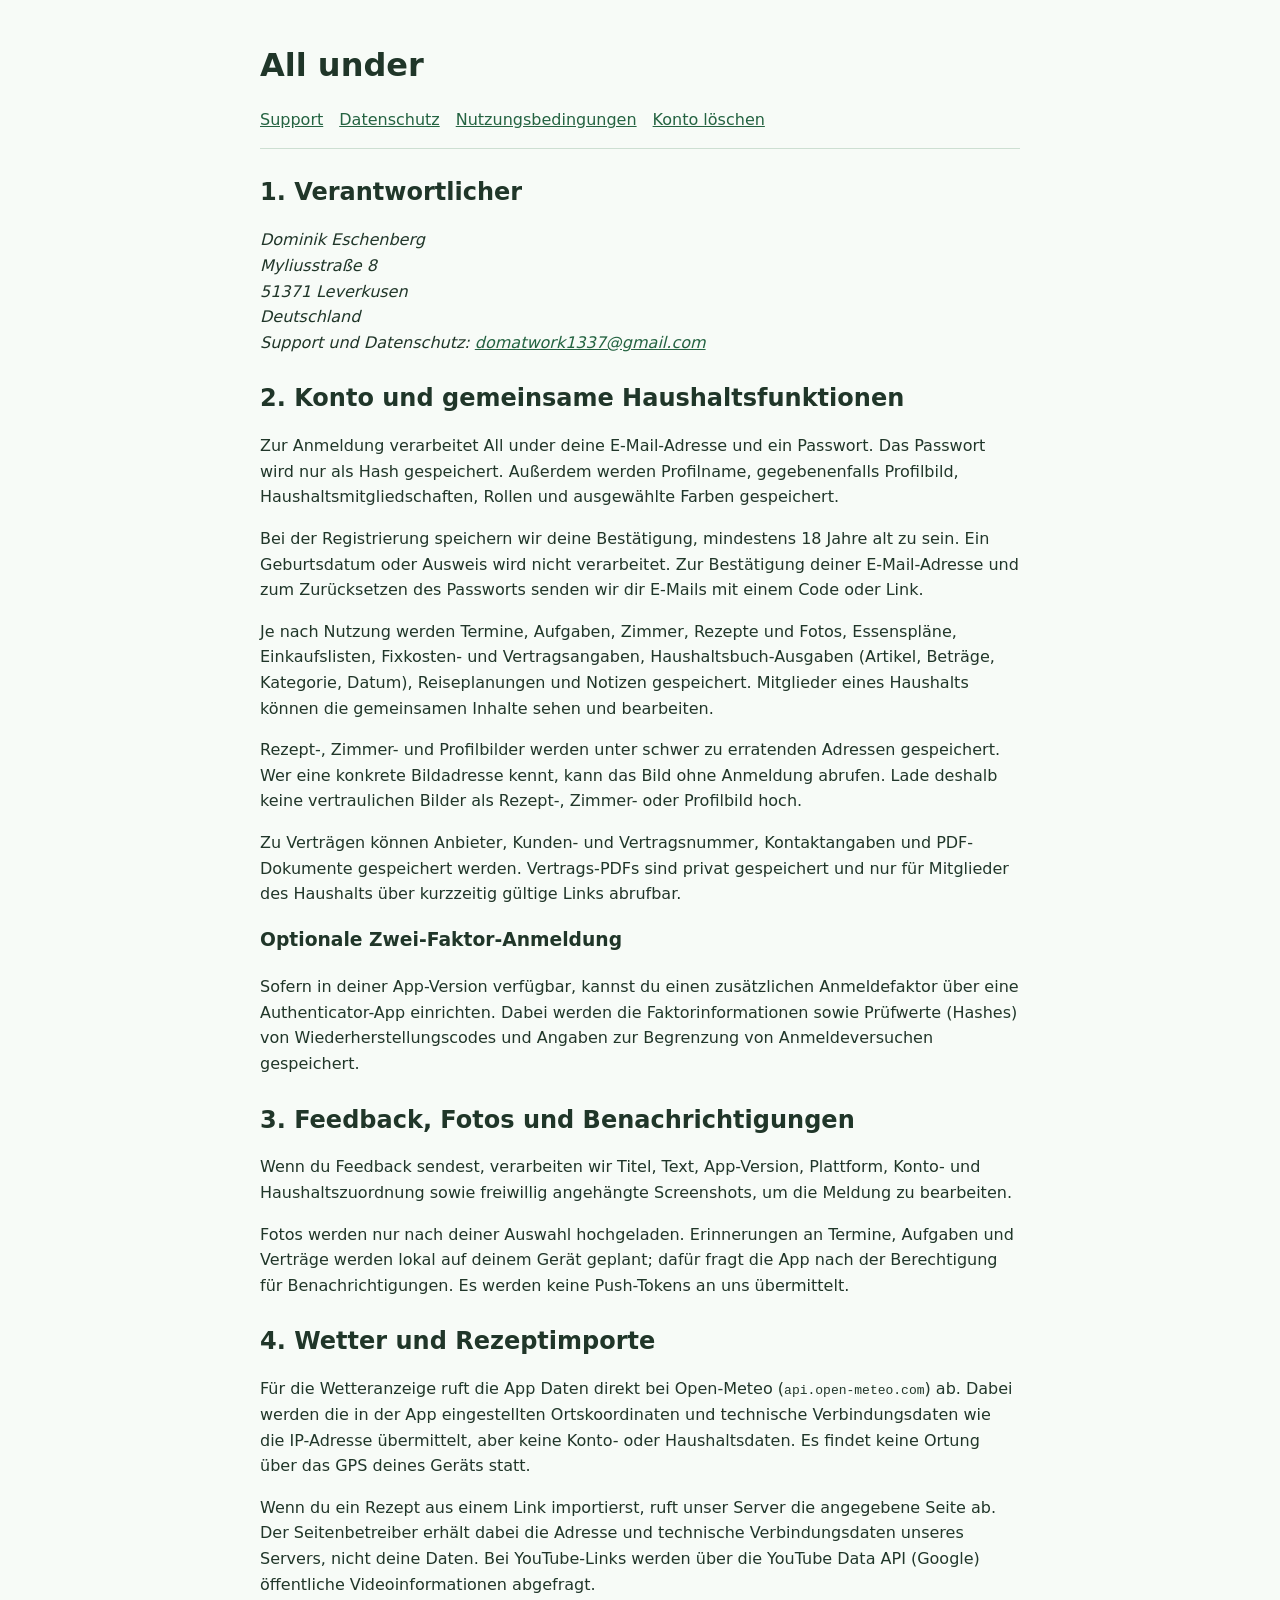
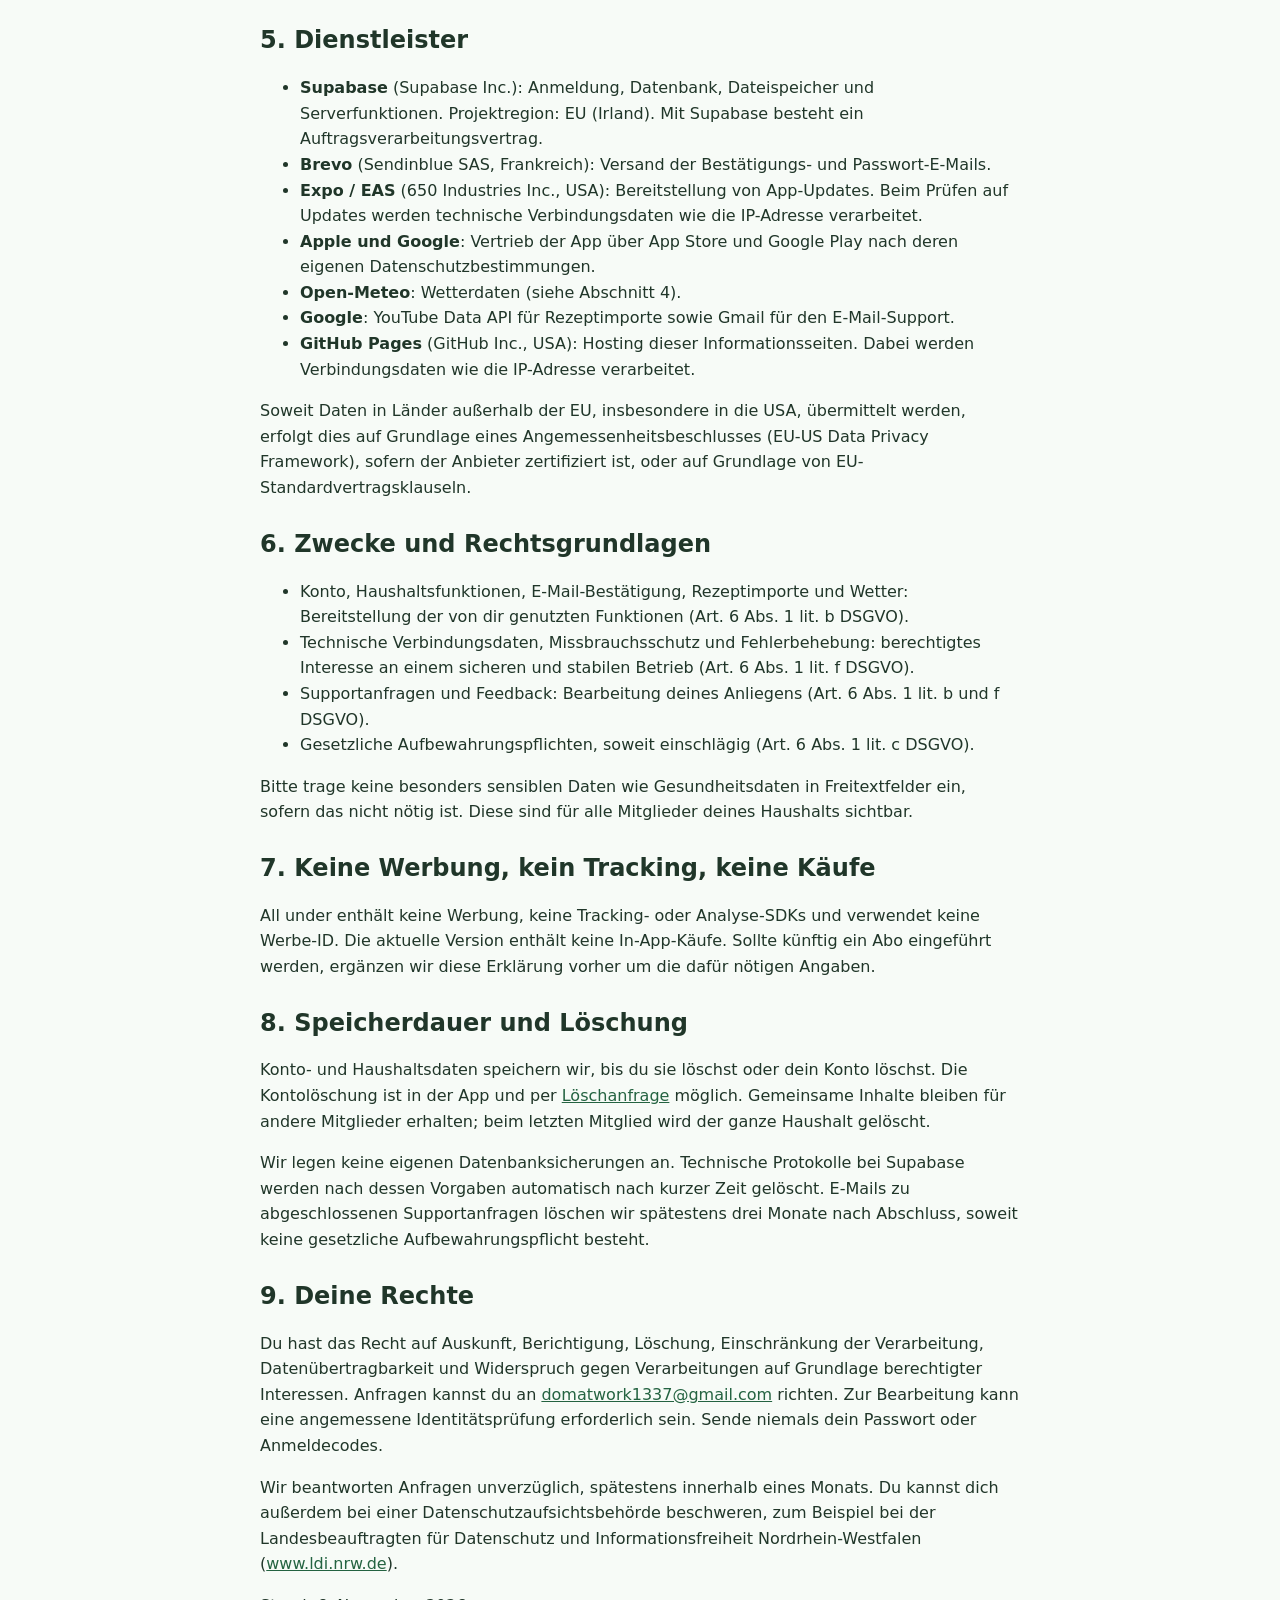
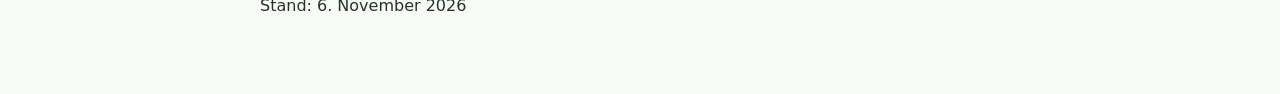
==== commit 63ef1b78: "Datenschutz: Haushaltsbuch-Ausgaben ergänzen Co-authored-by: Copilot <223556219+Copilot@users.norepl" ====
--- a/datenschutz.html
+++ b/datenschutz.html
@@ -38,6 +38,7 @@
       senden wir dir E-Mails mit einem Code oder Link.</p>
     <p>Je nach Nutzung werden Termine, Aufgaben, Zimmer, Rezepte und Fotos,
       Essenspläne, Einkaufslisten, Fixkosten- und Vertragsangaben,
+      Haushaltsbuch-Ausgaben (Artikel, Beträge, Kategorie, Datum),
       Reiseplanungen und Notizen gespeichert. Mitglieder eines Haushalts
       können die gemeinsamen Inhalte sehen und bearbeiten.</p>
     <p>Rezept-, Zimmer- und Profilbilder werden unter schwer zu erratenden
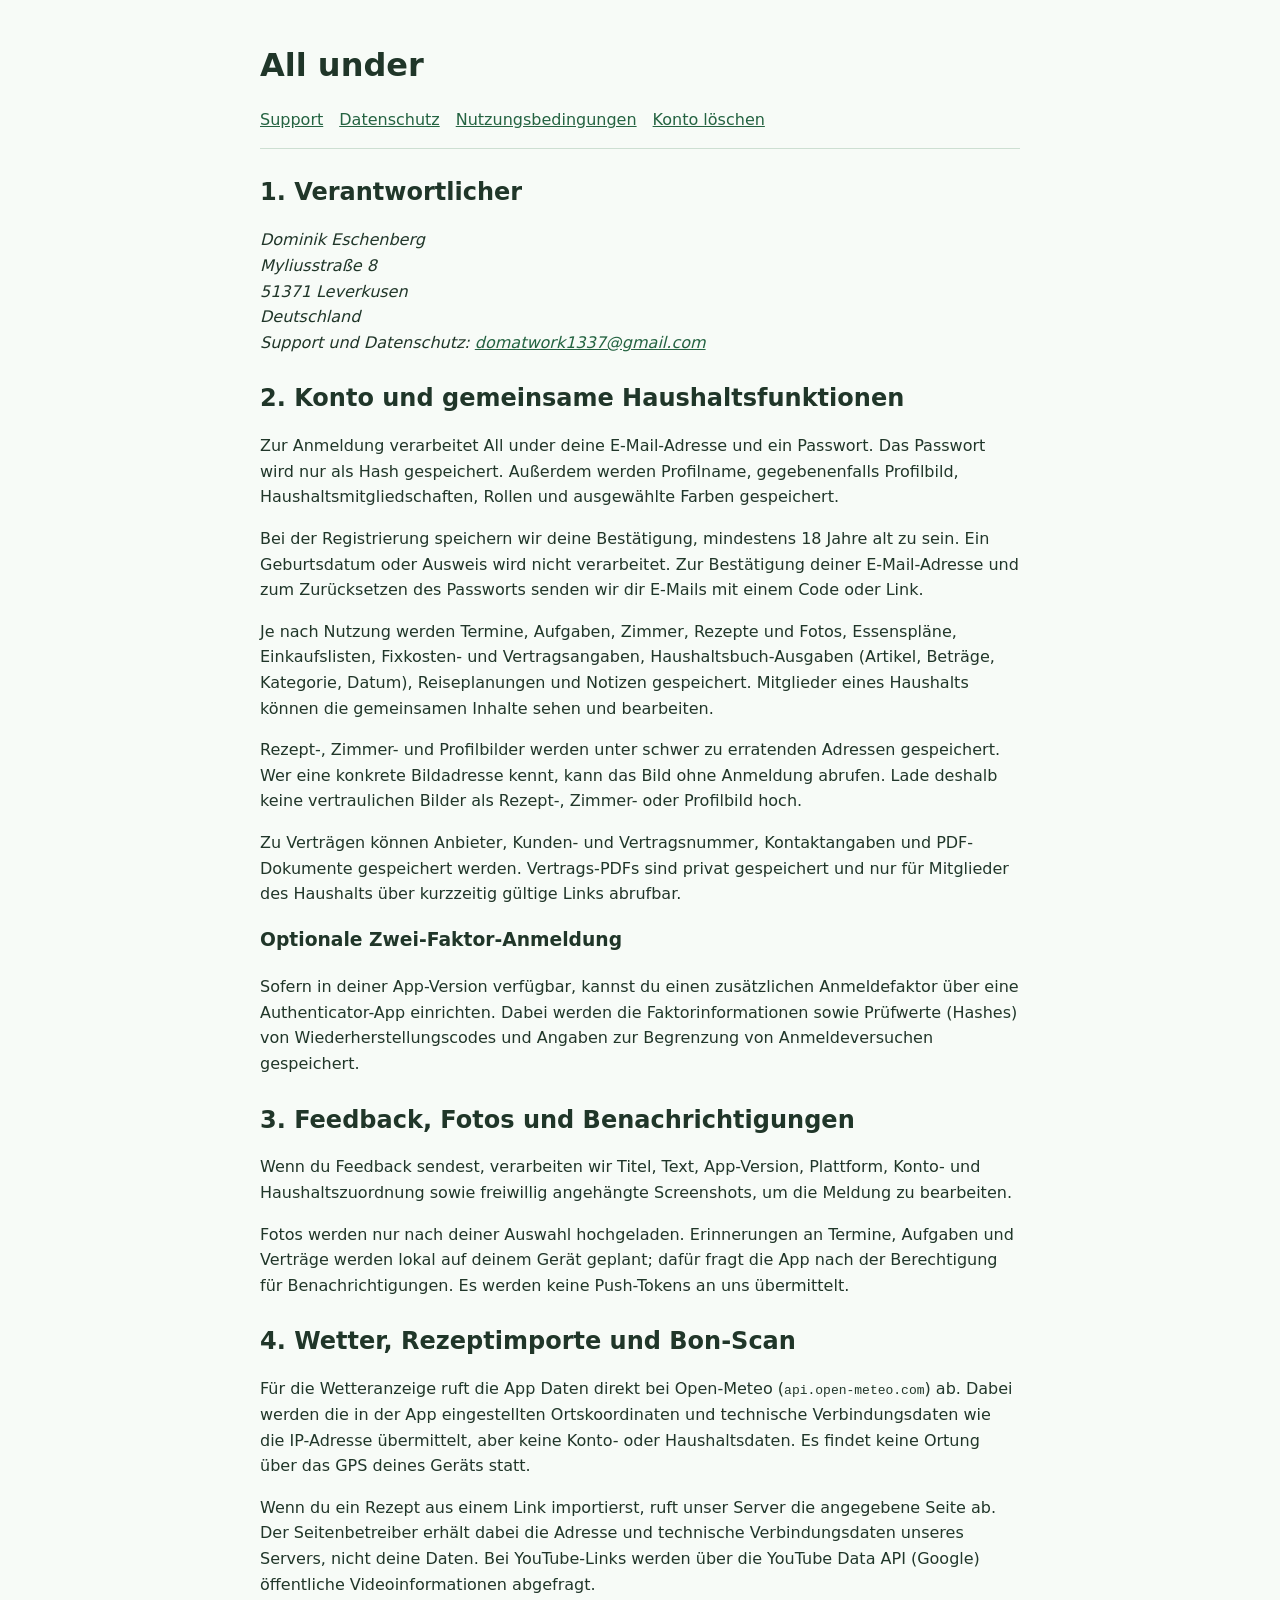
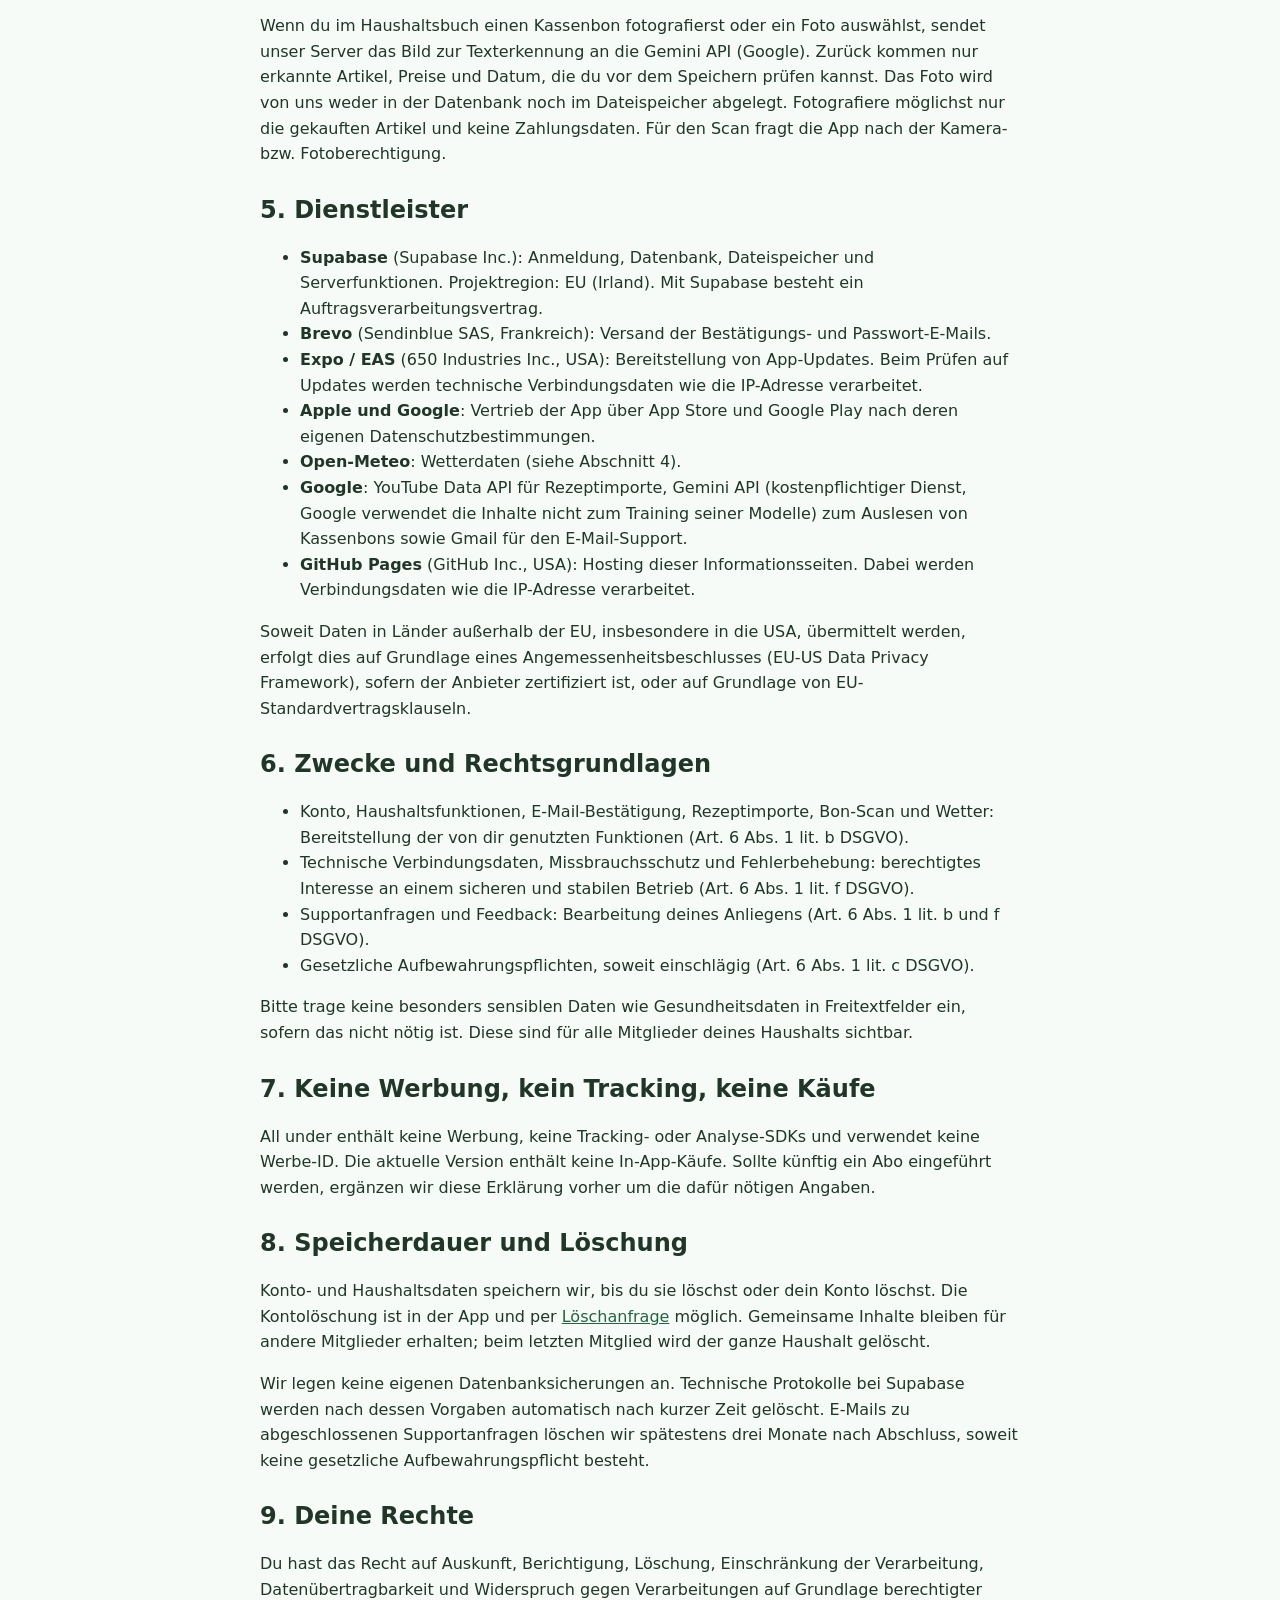
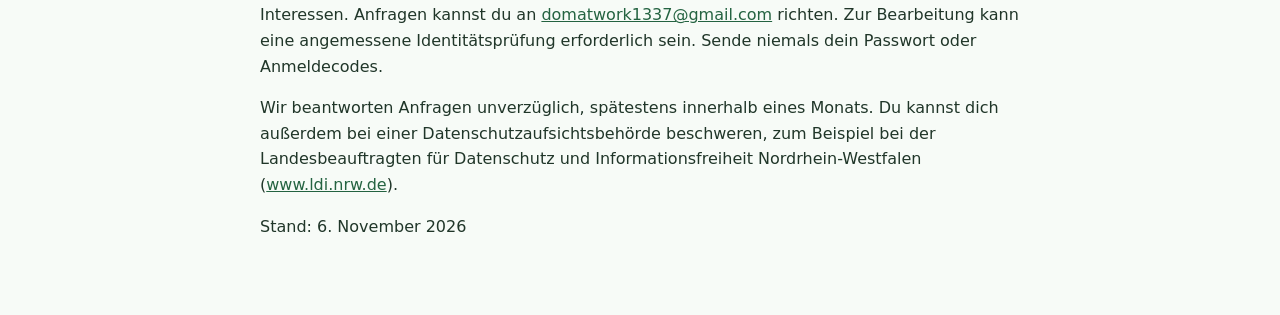
==== commit cb17f3e0: "Datenschutz um kostenpflichtigen Gemini-Bon-Scan ergaenzen Co-authored-by: Copilot <223556219+Copilo" ====
--- a/datenschutz.html
+++ b/datenschutz.html
@@ -64,7 +64,7 @@
       dafür fragt die App nach der Berechtigung für Benachrichtigungen.
       Es werden keine Push-Tokens an uns übermittelt.</p>
 
-    <h2>4. Wetter und Rezeptimporte</h2>
+    <h2>4. Wetter, Rezeptimporte und Bon-Scan</h2>
     <p>Für die Wetteranzeige ruft die App Daten direkt bei Open-Meteo
       (<code>api.open-meteo.com</code>) ab. Dabei werden die in der App
       eingestellten Ortskoordinaten und technische Verbindungsdaten wie die
@@ -75,6 +75,14 @@
       technische Verbindungsdaten unseres Servers, nicht deine Daten.
       Bei YouTube-Links werden über die YouTube Data API (Google) öffentliche
       Videoinformationen abgefragt.</p>
+    <p>Wenn du im Haushaltsbuch einen Kassenbon fotografierst oder ein Foto
+      auswählst, sendet unser Server das Bild zur Texterkennung an die
+      Gemini API (Google). Zurück kommen nur erkannte Artikel, Preise
+      und Datum, die du vor dem Speichern prüfen kannst. Das Foto
+      wird von uns weder in der Datenbank noch im Dateispeicher abgelegt.
+      Fotografiere möglichst nur die gekauften Artikel und keine
+      Zahlungsdaten. Für den Scan fragt die App nach der Kamera- bzw.
+      Fotoberechtigung.</p>
 
     <h2>5. Dienstleister</h2>
     <ul>
@@ -89,7 +97,9 @@
       <li><strong>Apple und Google</strong>: Vertrieb der App über App Store
         und Google Play nach deren eigenen Datenschutzbestimmungen.</li>
       <li><strong>Open-Meteo</strong>: Wetterdaten (siehe Abschnitt 4).</li>
-      <li><strong>Google</strong>: YouTube Data API für Rezeptimporte sowie
+      <li><strong>Google</strong>: YouTube Data API für Rezeptimporte,
+        Gemini API (kostenpflichtiger Dienst, Google verwendet die Inhalte
+        nicht zum Training seiner Modelle) zum Auslesen von Kassenbons sowie
         Gmail für den E-Mail-Support.</li>
       <li><strong>GitHub Pages</strong> (GitHub Inc., USA): Hosting dieser
         Informationsseiten. Dabei werden Verbindungsdaten wie die IP-Adresse
@@ -103,8 +113,8 @@
 
     <h2>6. Zwecke und Rechtsgrundlagen</h2>
     <ul>
-      <li>Konto, Haushaltsfunktionen, E-Mail-Bestätigung, Rezeptimporte und
-        Wetter: Bereitstellung der von dir genutzten Funktionen
+      <li>Konto, Haushaltsfunktionen, E-Mail-Bestätigung, Rezeptimporte,
+        Bon-Scan und Wetter: Bereitstellung der von dir genutzten Funktionen
         (Art. 6 Abs. 1 lit. b DSGVO).</li>
       <li>Technische Verbindungsdaten, Missbrauchsschutz und Fehlerbehebung:
         berechtigtes Interesse an einem sicheren und stabilen Betrieb
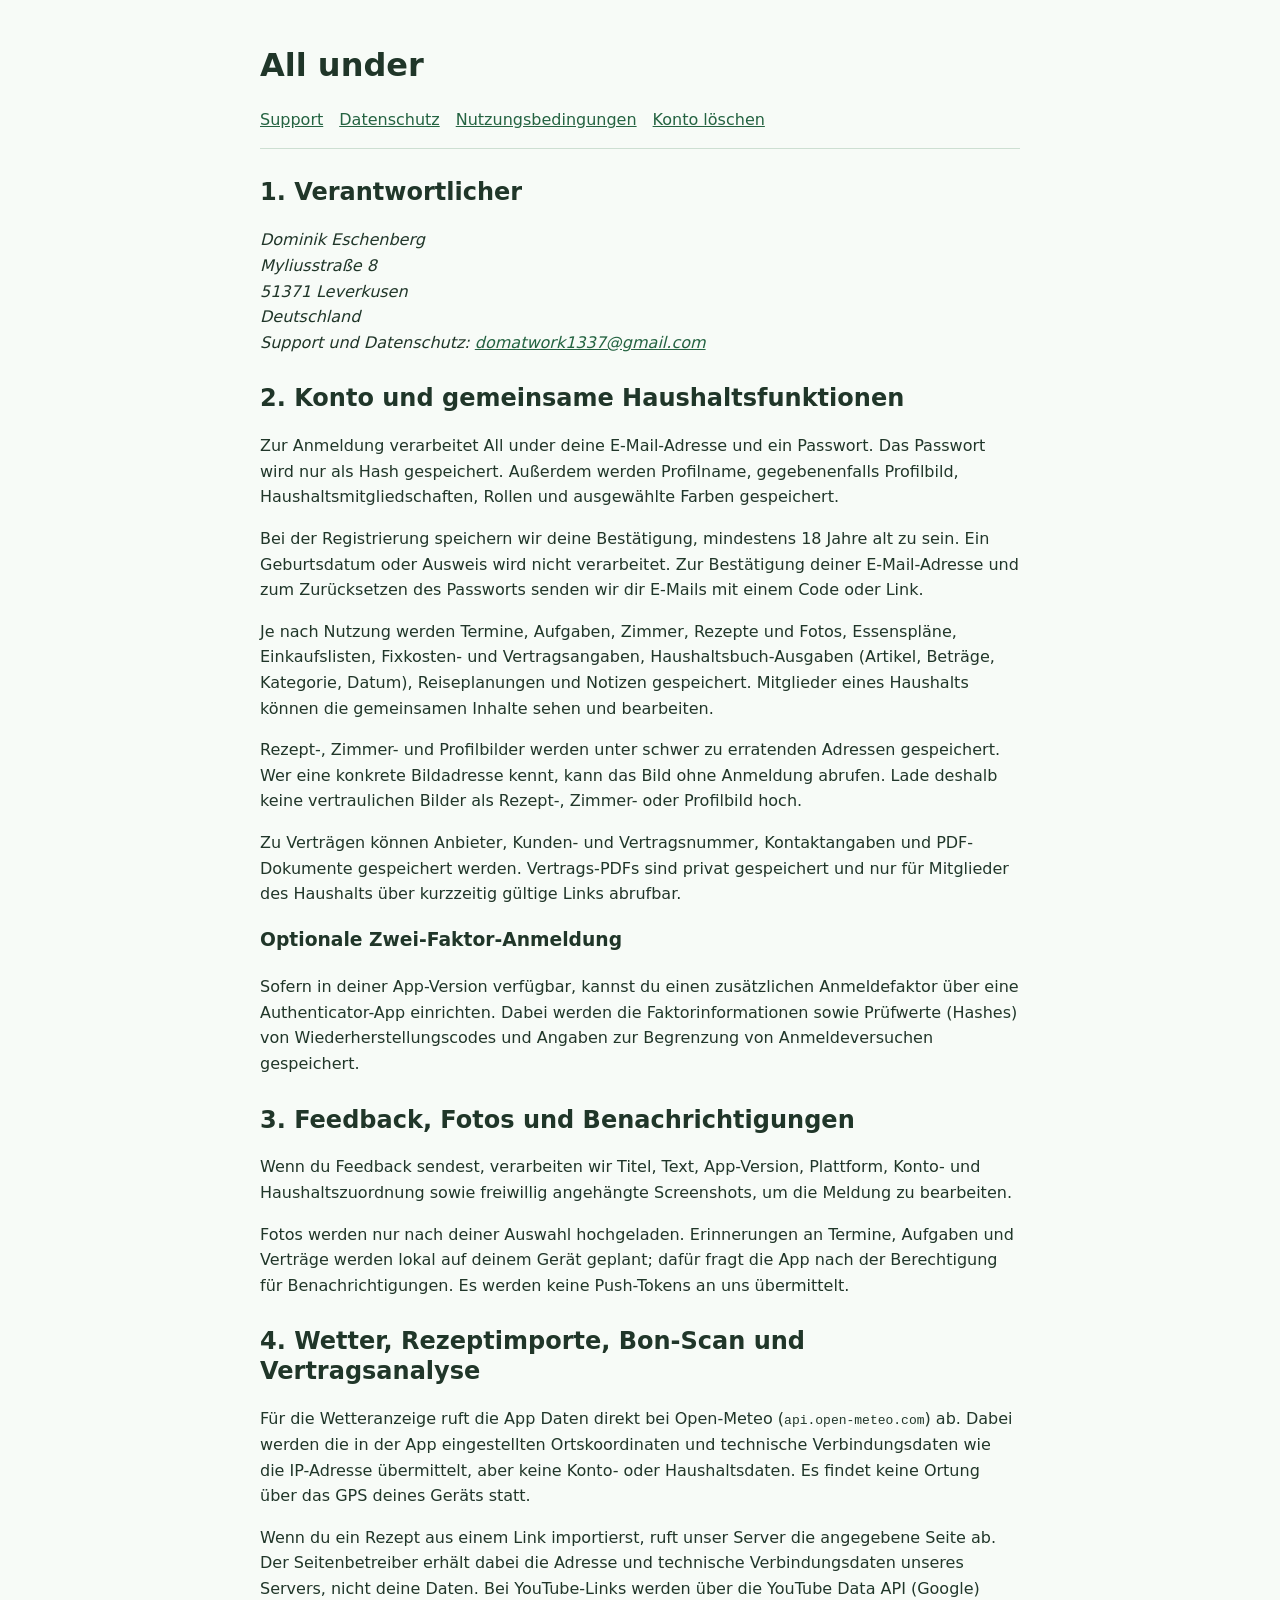
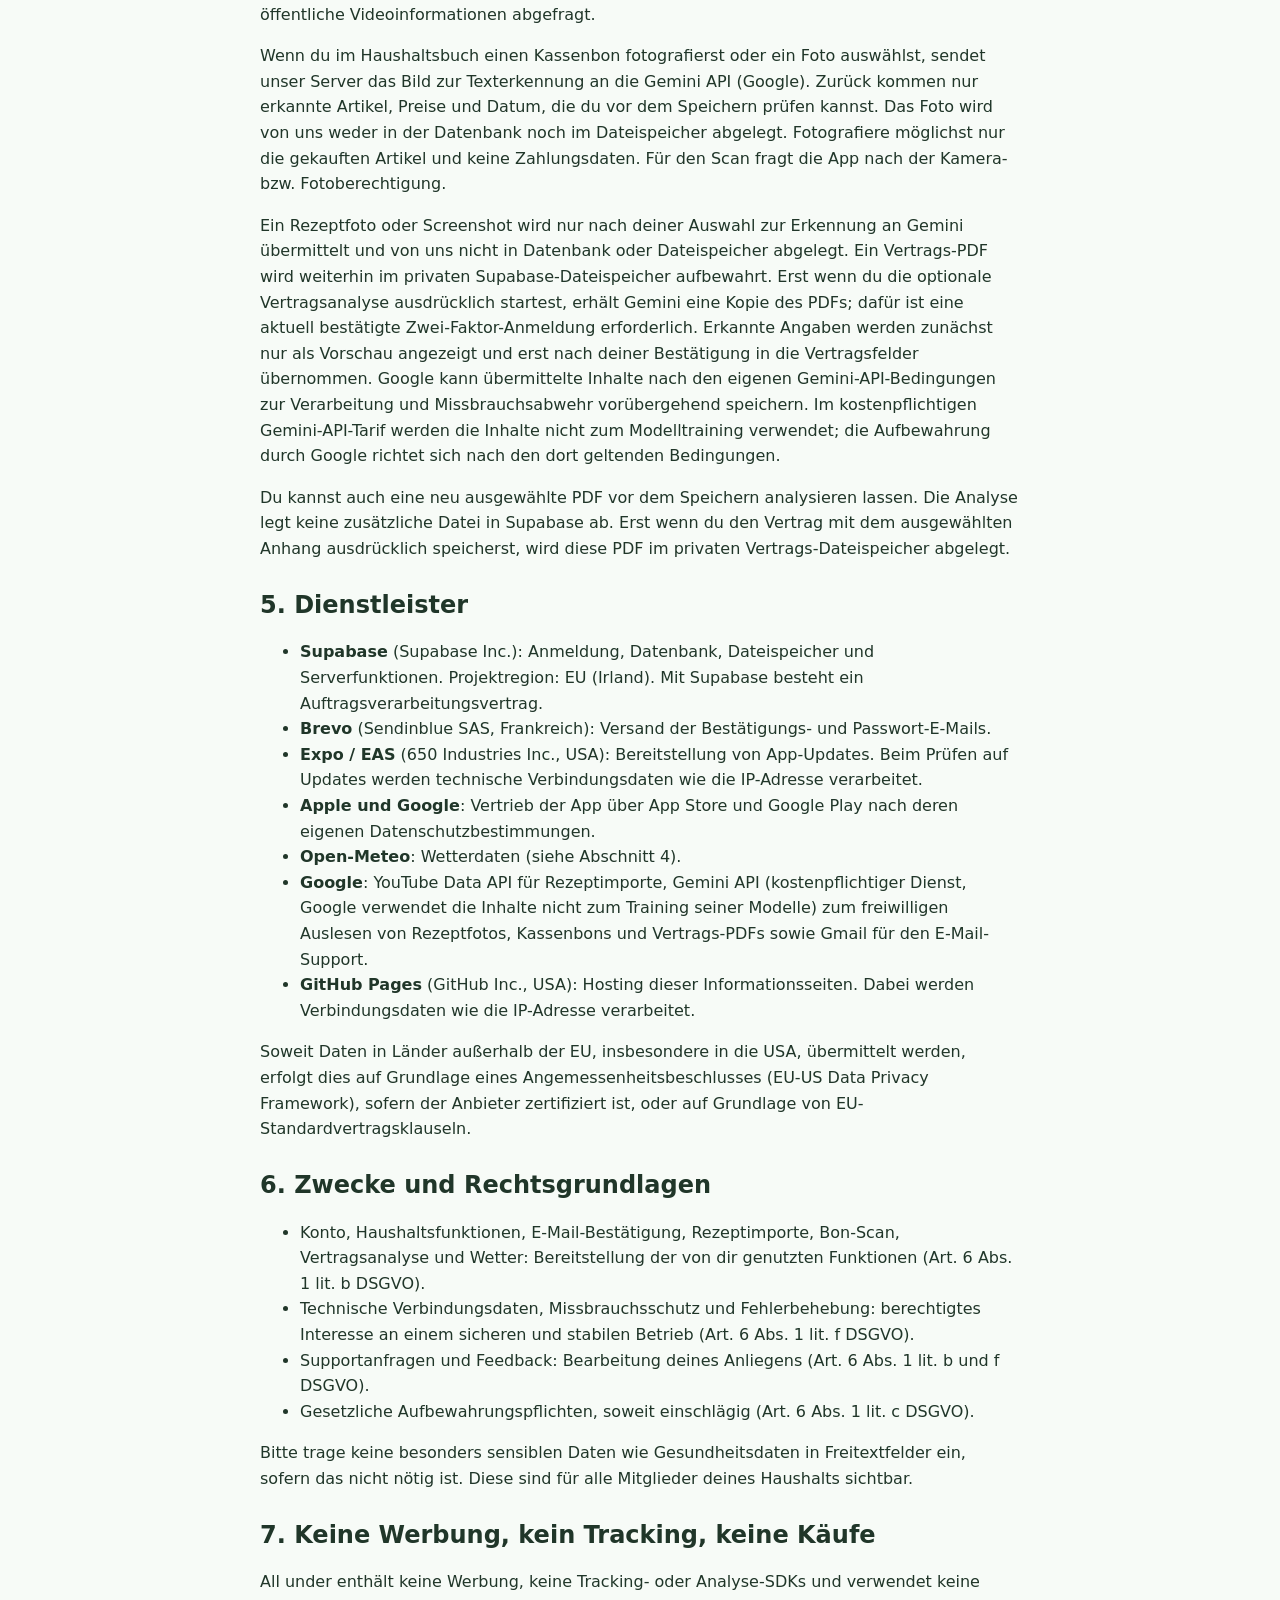
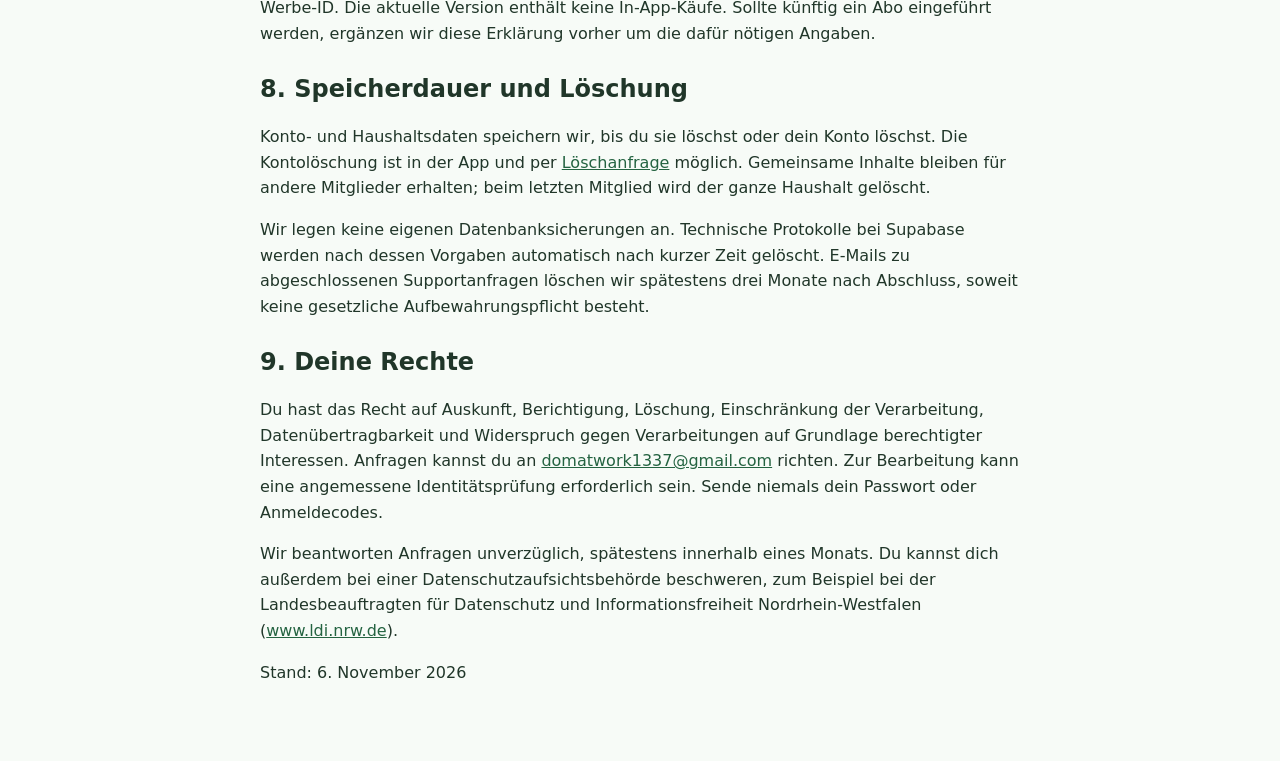
==== commit a48c1ded: "Datenschutz fuer freiwillige Rezeptfoto- und Vertragsanalyse Co-authored-by: Copilot <223556219+Copi" ====
--- a/datenschutz.html
+++ b/datenschutz.html
@@ -64,7 +64,7 @@
       dafür fragt die App nach der Berechtigung für Benachrichtigungen.
       Es werden keine Push-Tokens an uns übermittelt.</p>
 
-    <h2>4. Wetter, Rezeptimporte und Bon-Scan</h2>
+    <h2>4. Wetter, Rezeptimporte, Bon-Scan und Vertragsanalyse</h2>
     <p>Für die Wetteranzeige ruft die App Daten direkt bei Open-Meteo
       (<code>api.open-meteo.com</code>) ab. Dabei werden die in der App
       eingestellten Ortskoordinaten und technische Verbindungsdaten wie die
@@ -83,6 +83,23 @@
       Fotografiere möglichst nur die gekauften Artikel und keine
       Zahlungsdaten. Für den Scan fragt die App nach der Kamera- bzw.
       Fotoberechtigung.</p>
+    <p>Ein Rezeptfoto oder Screenshot wird nur nach deiner Auswahl zur
+      Erkennung an Gemini übermittelt und von uns nicht in Datenbank oder
+      Dateispeicher abgelegt. Ein Vertrags-PDF wird weiterhin im privaten
+      Supabase-Dateispeicher aufbewahrt. Erst wenn du die optionale
+      Vertragsanalyse ausdrücklich startest, erhält Gemini eine Kopie des PDFs;
+      dafür ist eine aktuell bestätigte Zwei-Faktor-Anmeldung erforderlich.
+      Erkannte Angaben werden zunächst nur als Vorschau angezeigt und erst
+      nach deiner Bestätigung in die Vertragsfelder übernommen. Google kann
+      übermittelte Inhalte nach den eigenen Gemini-API-Bedingungen zur
+      Verarbeitung und Missbrauchsabwehr vorübergehend speichern. Im
+      kostenpflichtigen Gemini-API-Tarif werden die Inhalte nicht zum
+      Modelltraining verwendet; die Aufbewahrung durch Google richtet sich
+      nach den dort geltenden Bedingungen.</p>
+    <p>Du kannst auch eine neu ausgewählte PDF vor dem Speichern analysieren
+      lassen. Die Analyse legt keine zusätzliche Datei in Supabase ab. Erst
+      wenn du den Vertrag mit dem ausgewählten Anhang ausdrücklich speicherst,
+      wird diese PDF im privaten Vertrags-Dateispeicher abgelegt.</p>
 
     <h2>5. Dienstleister</h2>
     <ul>
@@ -99,8 +116,9 @@
       <li><strong>Open-Meteo</strong>: Wetterdaten (siehe Abschnitt 4).</li>
       <li><strong>Google</strong>: YouTube Data API für Rezeptimporte,
         Gemini API (kostenpflichtiger Dienst, Google verwendet die Inhalte
-        nicht zum Training seiner Modelle) zum Auslesen von Kassenbons sowie
-        Gmail für den E-Mail-Support.</li>
+        nicht zum Training seiner Modelle) zum freiwilligen Auslesen von
+        Rezeptfotos, Kassenbons und Vertrags-PDFs sowie Gmail für den
+        E-Mail-Support.</li>
       <li><strong>GitHub Pages</strong> (GitHub Inc., USA): Hosting dieser
         Informationsseiten. Dabei werden Verbindungsdaten wie die IP-Adresse
         verarbeitet.</li>
@@ -114,7 +132,7 @@
     <h2>6. Zwecke und Rechtsgrundlagen</h2>
     <ul>
       <li>Konto, Haushaltsfunktionen, E-Mail-Bestätigung, Rezeptimporte,
-        Bon-Scan und Wetter: Bereitstellung der von dir genutzten Funktionen
+        Bon-Scan, Vertragsanalyse und Wetter: Bereitstellung der von dir genutzten Funktionen
         (Art. 6 Abs. 1 lit. b DSGVO).</li>
       <li>Technische Verbindungsdaten, Missbrauchsschutz und Fehlerbehebung:
         berechtigtes Interesse an einem sicheren und stabilen Betrieb
